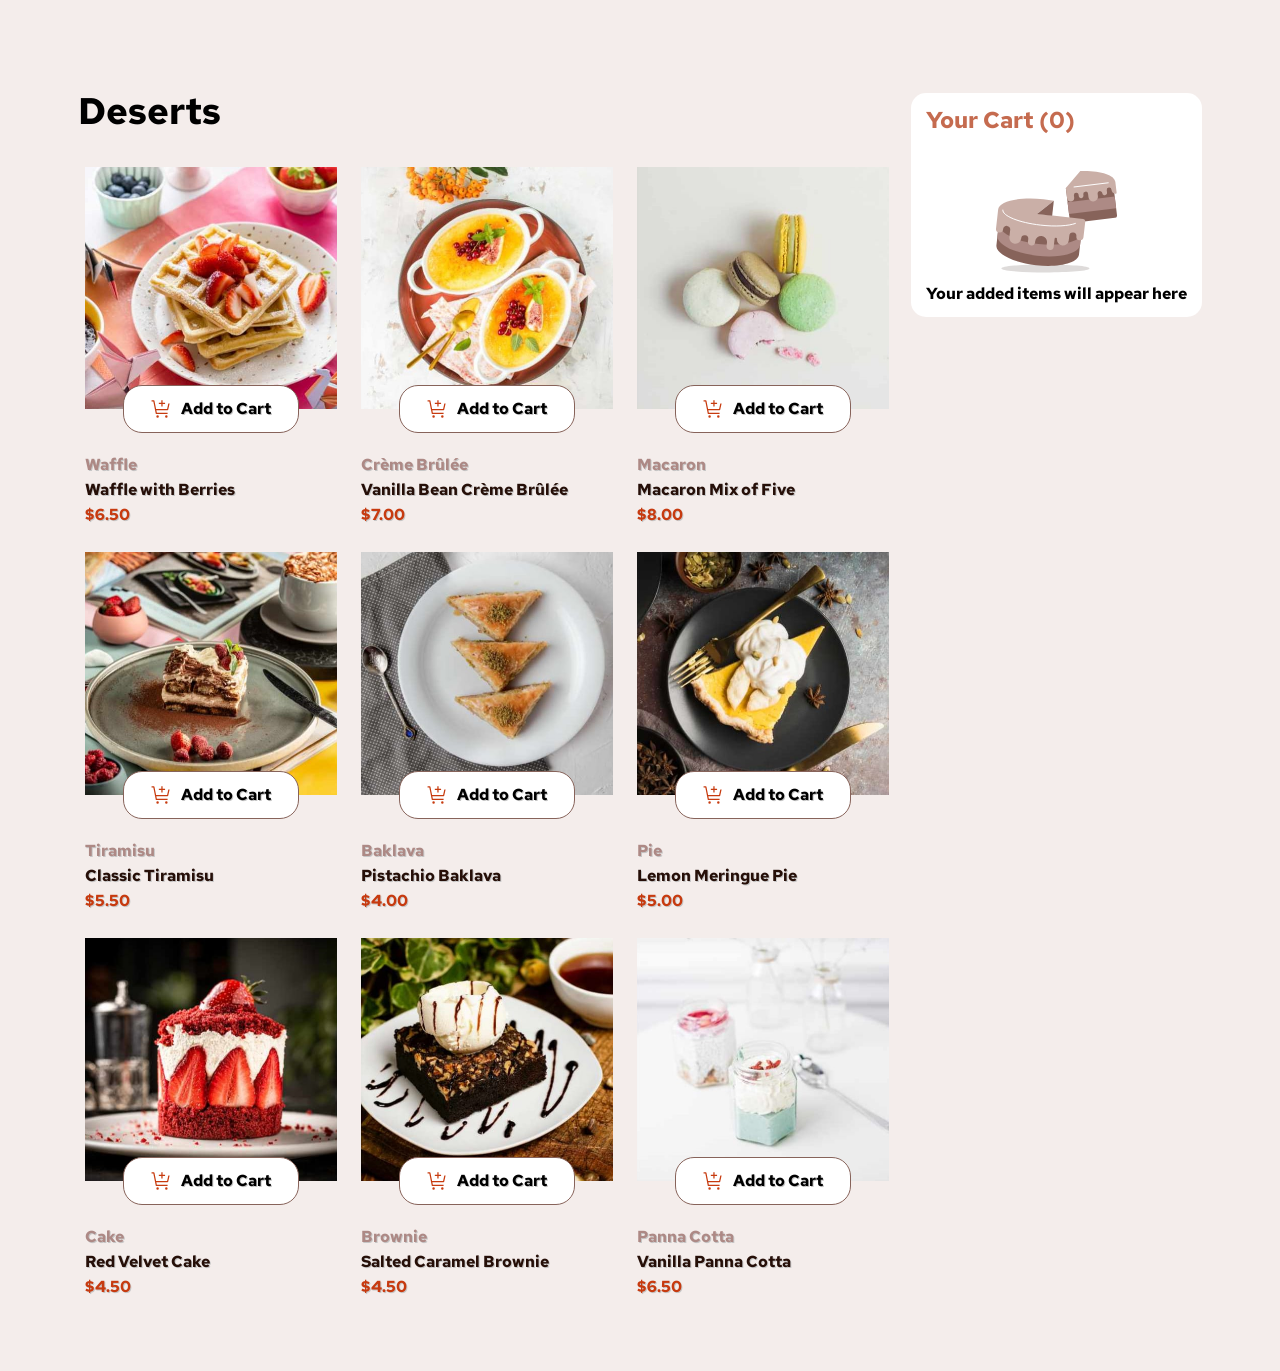
==== index.html @ ba3f94d0 "Update index.html" ====
<!DOCTYPE html>
<html lang="en">
<head>
  <meta charset="UTF-8">
  <meta name="viewport" content="width=device-width, initial-scale=1.0"> <!-- displays site properly based on user's device -->
  <link rel="icon" type="image/png" sizes="32x32" href="./assets/images/favicon-32x32.png">
  <link rel="stylesheet" href="css/style.css">
  <title>Frontend Mentor | Product list with cart</title>
</head>
<body>
  <div class="wrapper in-process">
    <div class="loading active">
     <div class="loading__container">
        <div class="loading__shape">
          <img src="./assets//images/Combined Shape.svg" alt="">
        </div>
        <p class="loading__title">Loading<span>...</span></p>
     </div>
    </div>
    <div class="container">
          <section class="deserts">
            <h1 class="deserts__title">Deserts</h1>
            <section class="deserts__options options">
              <article class="options__option option">
                <div class="option__image">
                  <img src="/assets/images/image-waffle-desktop.jpg" alt="">
                </div>
                <a  class="option__add-to-cart add-to-cart">
                  <div class="add-to-cart__icon">
                    <img src="/assets/images/icon-add-to-cart.svg" alt="Add to cart">
                  </div>
                  <p class="add-to-cart__text">Add to Cart</p>
                    <div class="add-to-cart__change">
                      <span class="add-to-cart__minus">-</span>
                      <span class="add-to-cart__quantity"></span>
                      <span class="add-to-cart__plus">+</span>
                    </div>
                </a>
                <p class="option__kind">Waffle</p>
                <p class="option__title">Waffle with Berries</p>
                <p class="option__price">$8.50</p>
              </article>
              <article class="options__option option">
                <div class="option__image">
                  <img src="/assets/images/image-waffle-desktop.jpg" alt="">
                </div>
                <a  class="option__add-to-cart add-to-cart">
                  <div class="add-to-cart__icon">
                    <img src="/assets/images/icon-add-to-cart.svg" alt="Add to cart">
                  </div>
                  <p class="add-to-cart__text">Add to Cart</p>
                  <div class="add-to-cart__change">
                    <span class="add-to-cart__minus">-</span>
                    <span class="add-to-cart__quantity"></span>
                    <span class="add-to-cart__plus">+</span>
                  </div>
                </a>
                <p class="option__kind">Waffle</p>
                <p class="option__title">Waffle with Berries</p>
                <p class="option__price">$8.50</p>
              </article>
              <article class="options__option option">
                <div class="option__image">
                  <img src="/assets/images/image-waffle-desktop.jpg" alt="">
                </div>
                <a  class="option__add-to-cart add-to-cart">
                  <div class="add-to-cart__icon">
                    <img src="/assets/images/icon-add-to-cart.svg" alt="Add to cart">
                  </div>
                  <p class="add-to-cart__text">Add to Cart</p>
                  <div class="add-to-cart__change">
                    <span class="add-to-cart__minus">-</span>
                    <span class="add-to-cart__quantity"></span>
                    <span class="add-to-cart__plus">+</span>
                  </div>
                </a>
                <p class="option__kind">Waffle</p>
                <p class="option__title">Waffle with Berries</p>
                <p class="option__price">$8.50</p>
              </article>
              <article class="options__option option">
                <div class="option__image">
                  <img src="/assets/images/image-waffle-desktop.jpg" alt="">
                </div>
                <a  class="option__add-to-cart add-to-cart">
                  <div class="add-to-cart__icon">
                    <img src="/assets/images/icon-add-to-cart.svg" alt="Add to cart">
                  </div>
                  <p class="add-to-cart__text">Add to Cart</p>
                  <div class="add-to-cart__change">
                    <span class="add-to-cart__minus">-</span>
                    <span class="add-to-cart__quantity"></span>
                    <span class="add-to-cart__plus">+</span>
                  </div>
                </a>
                <p class="option__kind">Waffle</p>
                <p class="option__title">Waffle with Berries</p>
                <p class="option__price">$8.50</p>
              </article>
              <article class="options__option option">
                <div class="option__image">
                  <img src="/assets/images/image-waffle-desktop.jpg" alt="">
                </div>
                <a  class="option__add-to-cart add-to-cart">
                  <div class="add-to-cart__icon">
                    <img src="/assets/images/icon-add-to-cart.svg" alt="Add to cart">
                  </div>
                  <p class="add-to-cart__text">Add to Cart</p>
                  <div class="add-to-cart__change">
                    <span class="add-to-cart__minus">-</span>
                    <span class="add-to-cart__quantity"></span>
                    <span class="add-to-cart__plus">+</span>
                  </div>
                </a>
                <p class="option__kind">Waffle</p>
                <p class="option__title">Waffle with Berries</p>
                <p class="option__price">$8.50</p>
              </article>
              <article class="options__option option">
                <div class="option__image">
                  <img src="/assets/images/image-waffle-desktop.jpg" alt="">
                </div>
                <a  class="option__add-to-cart add-to-cart">
                  <div class="add-to-cart__icon">
                    <img src="/assets/images/icon-add-to-cart.svg" alt="Add to cart">
                  </div>
                  <p class="add-to-cart__text">Add to Cart</p>
                  <div class="add-to-cart__change">
                    <span class="add-to-cart__minus">-</span>
                    <span class="add-to-cart__quantity"></span>
                    <span class="add-to-cart__plus">+</span>
                  </div>
                </a>
                <p class="option__kind">Waffle</p>
                <p class="option__title">Waffle with Berries</p>
                <p class="option__price">$8.50</p>
              </article>
              <article class="options__option option">
                <div class="option__image">
                  <img src="/assets/images/image-waffle-desktop.jpg" alt="">
                </div>
                <a  class="option__add-to-cart add-to-cart">
                  <div class="add-to-cart__icon">
                    <img src="/assets/images/icon-add-to-cart.svg" alt="Add to cart">
                  </div>
                  <p class="add-to-cart__text">Add to Cart</p>
                  <div class="add-to-cart__change">
                    <span class="add-to-cart__minus">-</span>
                    <span class="add-to-cart__quantity"></span>
                    <span class="add-to-cart__plus">+</span>
                  </div>
                </a>
                <p class="option__kind">Waffle</p>
                <p class="option__title">Waffle with Berries</p>
                <p class="option__price">$8.50</p>
              </article>
              <article class="options__option option">
                <div class="option__image">
                  <img src="/assets/images/image-waffle-desktop.jpg" alt="">
                </div>
                <a  class="option__add-to-cart add-to-cart">
                  <div class="add-to-cart__icon">
                    <img src="/assets/images/icon-add-to-cart.svg" alt="Add to cart">
                  </div>
                  <p class="add-to-cart__text">Add to Cart</p>
                  <div class="add-to-cart__change">
                    <span class="add-to-cart__minus">-</span>
                    <span class="add-to-cart__quantity"></span>
                    <span class="add-to-cart__plus">+</span>
                  </div>
                </a>
                <p class="option__kind">Waffle</p>
                <p class="option__title">Waffle with Berries</p>
                <p class="option__price">$8.50</p>
              </article>
              <article class="options__option option">
                <div class="option__image">
                  <img src="/assets/images/image-waffle-desktop.jpg" alt="">
                </div>
                <a class="option__add-to-cart add-to-cart">
                  <div class="add-to-cart__icon">
                    <img src="/assets/images/icon-add-to-cart.svg" alt="Add to cart">
                  </div>
                  <p class="add-to-cart__text">Add to Cart</p>
                  <div class="add-to-cart__change">
                    <span class="add-to-cart__minus">-</span>
                    <span class="add-to-cart__quantity"></span>
                    <span class="add-to-cart__plus">+</span>
                  </div>
                </a>
                <p class="option__kind">Waffle</p>
                <p class="option__title">Waffle with Berries</p>
                <p class="option__price">$8.50</p>
              </article>
            </section>
          </section>
          <section class="cart">
          <div class="cart__container">
              <h3 class="cart__title">Your Cart (<span>0</span>)</h3>
              <div class="cart__empty-cart empty-cart active">
                <div class="empty-cart__image">
                  <img src="/assets/images/illustration-empty-cart.svg" alt="empty cart">
                </div>
                <div class="empty-cart__text">
                  <p>Your added items will appear here</p>
                </div>
              </div>            
              <div class="cart__orders orders">
                  <!-- <article class="orders__order order">
                    <div class="order__description">
                        <p class="order__title">Classic Tiramisu</p>
                        <div class="order__info info">
                          <p class="info__quantity">1x</p>
                          <div class="info__prices">
                            <p class="info__single-price">
                              @$<span>5.50</span>
                            </p>
                            <p class="info__price">$5.50</p>
                          </div>
                        </div>
                    </div>
                    <a href="#" class="order__remove">
                      <img src="/assets/images/icon-remove-item.svg" alt="remove item">
                    </a>
                  </article>
                  <article class="orders__order order">
                    <div class="order__description">
                        <p class="order__title">Vanilla Bean Creme Brulle</p>
                        <div class="order__info info">
                          <p class="info__quantity">4x</p>
                          <div class="info__prices">
                            <p class="info__single-price">
                              @$<span>7.00</span>
                            </p>                            
                            <p class="info__price">$28.00</p>
                          </div>
                        </div>
                    </div>
                    <a href="#" class="order__remove">
                      <img src="/assets/images/icon-remove-item.svg" alt="remove item">
                    </a>
                  </article>
                  <article class="orders__order order">
                    <div class="order__description">
                        <p class="order__title">Vanilla Bean Creme Brulle</p>
                        <div class="order__info info">
                          <p class="info__quantity">1x</p>
                          <div class="info__prices">
                            <p class="info__single-price">
                              @$<span>13.00</span>
                            </p>                            <p class="info__price">$13.00</p>
                          </div>
                        </div>
                    </div>
                    <a href="#" class="order__remove">
                      <img src="/assets/images/icon-remove-item.svg" alt="remove item">
                    </a>
                  </article> -->
              </div>
              <div class="cart__total total">
                <p class="total__title">Order Total</p>
                <p class="total__price">$46.50</p>
              </div>
              <div class="cart__reminder reminder">
                <div class="reminder__icon">
                  <img src="/assets/images/icon-carbon-neutral.svg" alt="Carbon neutral">
                </div>
                <div class="reminder__text">
                  <p>This is a <strong>carbon-neutral</strong> delivery</p>
                </div>
              </div>
              <a class="cart__confirm-order confirm-order-btn">Confirm order</a>
          </div>
          </section>
          <dialog class="confirmed-order">
            <div class="confirmed-order__container">
              <div class="confirmed-order__check-mark">
                <img src="/assets/images/icon-order-confirmed.svg" alt="a check mark">
              </div>
              <div class="confirmed-order__body">
                    <p class="confirmed-order__title">Order Confirmed</p>
                    <p class="confirmed-order__text">We hope you enjoy your food!</p>
              </div>
              <div class="confirmed-order__orders orders-confirmed">
                <div class="orders-confirmed__total-block">
                  <p class="orders-confirmed__total-title">Order Total</p>
                  <p class="orders-confirmed__total-price">$ <span>46.50</span></p>
                </div>
              </div>
              <a class="confirmed-order__start-new-order confirm-order-btn">Start New Order</a>
            </div>
          </dialog>
    </div>
    </div>
    <!-- <div class="attribution">
      Challenge by <a href="https://www.frontendmentor.io?ref=challenge">Frontend Mentor</a>. 
      Coded by <a href="#">Zhendrey</a>.
    </div> -->
  </div>
  <script type="module" src="js/script.js"></script>
</body>
</html>
---- css/style.css ----
@import url(/css/reset.css);@-webkit-keyframes appear{0%{opacity:0;display:none}to{opacity:1;display:block}}@keyframes appear{0%{opacity:0;display:none}to{opacity:1;display:block}}@-webkit-keyframes vahish{0%{opacity:1;display:block}to{opacity:0;display:none}}@keyframes vahish{0%{opacity:1;display:block}to{opacity:0;display:none}}.spoilers__container{display:-webkit-box;display:-ms-flexbox;display:flex;-webkit-box-orient:vertical;-webkit-box-direction:normal;-ms-flex-direction:column;flex-direction:column;gap:1.5625rem}.item-spoiler{display:-webkit-inline-box;display:-ms-inline-flexbox;display:inline-flex;-webkit-box-orient:vertical;-webkit-box-direction:normal;-ms-flex-direction:column;flex-direction:column;position:relative;max-width:-webkit-fit-content;max-width:-moz-fit-content;max-width:fit-content;padding-left:25px}.item-spoiler>:nth-child(2n){background-color:gainsboro}.item-spoiler__invisible-content,.item-spoiler__visible{border:1px solid #000000}.item-spoiler__button{padding:5px;background-color:grey;display:inline-block;cursor:pointer}.item-spoiler__button:hover{text-decoration:underline;color:#FFFFFF}.item-spoiler__invisible-content,.item-spoiler__title{display:inline-block;padding:3px}.item-spoiler__invisible-content{opacity:0;-webkit-transform:translateY(0%);transform:translateY(0%);-webkit-transition:all 0.3s ease 0s;transition:all 0.3s ease 0s}.item-spoiler__invisible-content.active{opacity:1;-webkit-transform:translateY(-25%);transform:translateY(-25%)}.container__reset{padding:0;margin:none}.not-active{display:none}body{background-color:#f4edeb}.container{display:-webkit-box;display:-ms-flexbox;display:flex;-ms-flex-wrap:wrap;flex-wrap:wrap;-webkit-box-pack:center;-ms-flex-pack:center;justify-content:center;-ms-flex-item-align:center;-ms-grid-row-align:center;align-self:center;padding:5.8125rem 0.9375rem 4.3125rem;gap:15px;max-width:76.875rem}.wrapper{display:-webkit-box;display:-ms-flexbox;display:flex;-webkit-box-orient:vertical;-webkit-box-direction:normal;-ms-flex-direction:column;flex-direction:column;min-height:100%;overflow:hidden;position:relative}.loading{position:absolute;left:0;top:0;width:100%;height:100%;background-color:#FFFFFF;z-index:5;-webkit-animation:fade-out 1s ease-in 0s forwards;animation:fade-out 1s ease-in 0s forwards}.loading__container{height:100vh;display:-webkit-box;display:-ms-flexbox;display:flex;-webkit-box-pack:center;-ms-flex-pack:center;justify-content:center;-webkit-box-align:center;-ms-flex-align:center;align-items:center;-webkit-box-orient:vertical;-webkit-box-direction:normal;-ms-flex-direction:column;flex-direction:column;gap:15px}.loading.active{display:block;opacity:1;visibility:visible}.loading__shape{width:90px;-ms-flex-preferred-size:90px;flex-basis:90px;border-radius:25px;-webkit-animation:rotateCube 7s ease infinite forwards;animation:rotateCube 7s ease infinite forwards}.loading__shape img{width:100%;height:100%}.loading__title{font-size:1.5rem;text-align:center;line-height:1.3}.loading__title__span{font-style:italic;text-decoration:underline}@-webkit-keyframes rotateCube{0%{-webkit-transform:rotate(0deg);transform:rotate(0deg)}to{-webkit-transform:rotate(360deg);transform:rotate(360deg)}}@keyframes rotateCube{0%{-webkit-transform:rotate(0deg);transform:rotate(0deg)}to{-webkit-transform:rotate(360deg);transform:rotate(360deg)}}.deserts__title{font-size:2.3rem;margin:0 0 0.81521739em 0;font-weight:700}.deserts__options{display:-ms-grid;display:grid;-ms-grid-columns:minmax(16.625rem,1fr) 10px minmax(16.625rem,1fr) 10px minmax(16.625rem,1fr);grid-template-columns:repeat(3,minmax(16.625rem,1fr));-webkit-column-gap:10px;-moz-column-gap:10px;column-gap:10px;row-gap:15px}@media (600px < width < 900px){.deserts__options{-ms-grid-columns:(minmax(16.625rem,1fr))[2];grid-template-columns:repeat(2,minmax(16.625rem,1fr))}}@media (width < 600px){.deserts__options{grid-template-columns:repeat(auto-fit,minmax(16.625rem,1fr))}}.options__option{padding:0.4375rem;font-weight:700}.option{display:-webkit-box;display:-ms-flexbox;display:flex;-webkit-box-orient:vertical;-webkit-box-direction:normal;-ms-flex-direction:column;flex-direction:column;-webkit-box-align:start;-ms-flex-align:start;align-items:flex-start;font-weight:700}bor .option.active{border:2px solid #C56B4F;border-radius:5px}.option p:hover{text-decoration:underline}.option:not(.option__image){text-shadow:1px 1px 0px #c6c6c6}.option__image{-ms-flex-item-align:stretch;-ms-grid-row-align:stretch;align-self:stretch;position:relative;padding-top:96.3%}.option__image img{position:absolute;left:0;top:0;width:100%;height:100%;-o-object-fit:cover;object-fit:cover}.option__add-to-cart{-ms-flex-item-align:center;-ms-grid-row-align:center;align-self:center;cursor:pointer;border-radius:19px;padding:0.8125rem 1.6875rem;border:1px solid #87635a;-webkit-transform:translate(0,-50%);transform:translate(0,-50%);background-color:#FFFFFF;gap:9px;-webkit-transition:all 0.5s ease 0s;transition:all 0.5s ease 0s}.option__add-to-cart:hover{-webkit-transform:translate(0,-50%) scale(1.05);transform:translate(0,-50%) scale(1.05)}.option__add-to-cart .add-to-cart__change{display:none}.option__add-to-cart.active{background-color:#C56B4F}.option__add-to-cart.active .add-to-cart__icon,.option__add-to-cart.active .add-to-cart__text{display:none}.option__add-to-cart.active .add-to-cart__change{display:-webkit-box;display:-ms-flexbox;display:flex;-webkit-box-pack:justify;-ms-flex-pack:justify;justify-content:space-between;width:139px;transition-behavior:allow-discrete;color:#FFFFFF;font-weight:400;text-shadow:none}.option__add-to-cart.active .add-to-cart__change .add-to-cart__minus,.option__add-to-cart.active .add-to-cart__change .add-to-cart__plus{display:-webkit-box;display:-ms-flexbox;display:flex;-webkit-box-pack:center;-ms-flex-pack:center;justify-content:center;-webkit-box-align:center;-ms-flex-align:center;align-items:center;width:18px;height:18px;border:1px solid #ffffff;border-radius:50%;-webkit-transition:all 0.3s ease 0s;transition:all 0.3s ease 0s}.option__add-to-cart.active .add-to-cart__change .add-to-cart__minus:hover,.option__add-to-cart.active .add-to-cart__change .add-to-cart__plus:hover{background-color:#FFFFFF;color:#C56B4F}.option__kind{color:#ad8985;margin:0 0 0.5625rem 0}.option__title{color:#260f08;margin:0 0 0.5625rem 0}.option__price{color:hsl(14,86%,42%)}.add-to-cart{display:-webkit-box;display:-ms-flexbox;display:flex;-webkit-box-pack:justify;-ms-flex-pack:justify;justify-content:space-between;-webkit-box-align:center;-ms-flex-align:center;align-items:center;position:relative;z-index:2}.add-to-cart__minus:hover,.add-to-cart__plus:hover{-webkit-transform:scale(1.2);transform:scale(1.2)}.cart{position:relative;-ms-flex-item-align:start;align-self:flex-start;font-weight:700;background-color:#FFFFFF;border-radius:15px}.cart__container{display:-webkit-box;display:-ms-flexbox;display:flex;-webkit-box-orient:vertical;-webkit-box-direction:normal;-ms-flex-direction:column;flex-direction:column;padding:0.9375rem}.cart h3:hover,.cart p:hover,.cart__confirm-order:hover{text-decoration:underline}.cart__confirm-order:hover{cursor:pointer}.cart__empty-cart{-webkit-box-align:center;-ms-flex-align:center;align-items:center}.cart .info__quantity,.cart__title{color:#C56B4F}.cart__title{font-size:1.45rem;margin:0 0 1.6563rem 0}.cart__orders{-webkit-box-orient:vertical;-webkit-box-direction:normal;-ms-flex-direction:column;flex-direction:column;gap:20px;margin:0 0 1.8125rem 0}.cart__orders.active{display:-webkit-box;display:-ms-flexbox;display:flex}.cart__total{-webkit-box-pack:justify;-ms-flex-pack:justify;justify-content:space-between;-webkit-box-align:center;-ms-flex-align:center;align-items:center;margin:0 0 2.125rem 0}.cart__total.active{display:-webkit-box;display:-ms-flexbox;display:flex}.cart__reminder{background-color:#FBF7F4;border-radius:4px;gap:9px;padding:18px 52px;margin:0 0 17px 0;-webkit-box-align:center;-ms-flex-align:center;align-items:center}.cart__reminder.active{display:-webkit-box;display:-ms-flexbox;display:flex}.cart__confirm-order{display:none}.cart__confirm-order.active.confirm-order-btn{display:-webkit-box;display:-ms-flexbox;display:flex;-webkit-box-pack:center;-ms-flex-pack:center;justify-content:center;-webkit-box-align:center;-ms-flex-align:center;align-items:center;background-color:#C56B4F;color:#FFFFFF;border-radius:50px;padding:1rem 0;width:100%;-webkit-transition:all 0.5s ease 0s;transition:all 0.5s ease 0s}.confirm-order-btn:not(.cart__confirm-order){display:-webkit-box;display:-ms-flexbox;display:flex;-webkit-box-pack:center;-ms-flex-pack:center;justify-content:center;-webkit-box-align:center;-ms-flex-align:center;align-items:center;background-color:#C56B4F;color:#FFFFFF;border-radius:50px;padding:1rem 0;width:100%;-webkit-transition:all 0.5s ease 0s;transition:all 0.5s ease 0s}.confirm-order-btn:not(.cart__confirm-order):hover{-webkit-transform:scale(1.05);transform:scale(1.05);text-decoration:underline}.empty-cart{display:none;-webkit-box-orient:vertical;-webkit-box-direction:normal;-ms-flex-direction:column;flex-direction:column}.empty-cart.active{display:-webkit-box;display:-ms-flexbox;display:flex}.orders{display:none}.orders.active{display:-webkit-box;display:-ms-flexbox;display:flex}.orders__order{-webkit-box-pack:justify;-ms-flex-pack:justify;justify-content:space-between;-webkit-box-align:center;-ms-flex-align:center;align-items:center}.order{position:relative;display:-webkit-box;display:-ms-flexbox;display:flex;padding:0 0 18px 0}.order__title{font-size:0.725rem;color:#726A67}.order__description{display:-webkit-box;display:-ms-flexbox;display:flex;-webkit-box-orient:vertical;-webkit-box-direction:normal;-ms-flex-direction:column;flex-direction:column;-webkit-box-align:start;-ms-flex-align:start;align-items:flex-start;gap:13px}.order__info{-webkit-box-pack:justify;-ms-flex-pack:justify;justify-content:space-between;-webkit-box-align:center;-ms-flex-align:center;align-items:center;row-gap:15px}.order__remove{border:1px solid #ad8985;border-radius:50%;width:1.125rem;height:1.125rem;display:-webkit-box;display:-ms-flexbox;display:flex;-webkit-box-pack:center;-ms-flex-pack:center;justify-content:center;-webkit-box-align:center;-ms-flex-align:center;align-items:center;-webkit-transition:all 0.5s ease 0s;transition:all 0.5s ease 0s}.order__remove:hover{-webkit-transform:scale(1.15);transform:scale(1.15);background-color:#ad8985;stroke:#FFFFFF}.order:after{content:"";position:absolute;left:0;bottom:0;width:100%;height:1px;background-color:#f4edeb}.info{display:-webkit-box;display:-ms-flexbox;display:flex}.info__quantity{font-size:0.8438rem;margin:0 0.9375rem 0 0}.info__prices{color:#B2A8A6}.info__price,.info__single-price{display:inline-block}.info__single-price{font-size:0.75rem;margin:0 0.4167em 0 0}.info__price{font-size:0.7rem}.total{display:none}.total.active{display:-webkit-box;display:-ms-flexbox;display:flex}.total__title{font-size:0.7625rem}.total__price{font-size:1.35rem}.reminder{display:none}.reminder.active{display:-webkit-box;display:-ms-flexbox;display:flex}.reminder__text{font-size:0.825rem}@-webkit-keyframes fade-in{0%{opacity:0;visibility:hidden}to{opacity:1;visibility:visible}}@keyframes fade-in{0%{opacity:0;visibility:hidden}to{opacity:1;visibility:visible}}@-webkit-keyframes fade-out{0%{opacity:1;visibility:visible}to{opacity:0;visibility:hidden}}@keyframes fade-out{0%{opacity:1;visibility:visible}to{opacity:0;visibility:hidden}}.confirmed-order{border-radius:25px;position:relative;z-index:5;left:50%;top:50%;-webkit-transform:translate(-50%,-50%);transform:translate(-50%,-50%);background-color:white;width:500px;display:none;opacity:0;-webkit-animation:fade-out 1s ease 0.3s forwards;animation:fade-out 1s ease 0.3s forwards}.confirmed-order p:hover{text-decoration:underline}.confirmed-order::-ms-backdrop{background-color:rgba(0,0,0,0.3411764706)}.confirmed-order::backdrop{background-color:rgba(0,0,0,0.3411764706)}.confirmed-order.active{display:block;-webkit-animation:fade-in 1s ease 0.1s forwards;animation:fade-in 1s ease 0.1s forwards}.confirmed-order__container{display:-webkit-box;display:-ms-flexbox;display:flex;-webkit-box-orient:vertical;-webkit-box-direction:normal;-ms-flex-direction:column;flex-direction:column;padding:1.8rem}.confirmed-order__check-mark{margin:0 0 1.3rem 0;width:50px;height:50px}.confirmed-order__check-mark img{width:100%;height:100%}.confirmed-order__body{margin:0 0 1.3rem 0}.confirmed-order__title{font-size:2.25rem;margin:0 0 0.325em 0;font-weight:700}.confirmed-order__orders{background-color:#fcf9f7;padding:1.25rem;margin:0 0 1.3rem 0}.confirmed-order__start-new-order{cursor:pointer}.orders-confirmed{max-height:400px;overflow:auto}.orders-confirmed__item{display:-webkit-box;display:-ms-flexbox;display:flex;-webkit-box-pack:justify;-ms-flex-pack:justify;justify-content:space-between;-webkit-box-align:center;-ms-flex-align:center;align-items:center;margin:0 0 1.3rem 0;padding:0 0 1.3rem 0}.orders-confirmed__total-block{display:-webkit-box;display:-ms-flexbox;display:flex;-webkit-box-pack:justify;-ms-flex-pack:justify;justify-content:space-between;-webkit-box-align:center;-ms-flex-align:center;align-items:center}.orders-confirmed__total-price{font-size:1.25rem;font-weight:700}.orders-item{position:relative;container:orders-item/inline-size}.orders-item:after{content:"";position:absolute;left:0;bottom:0;width:100%;height:1px;background-color:#f4edeb}.orders-item__information{display:-webkit-box;display:-ms-flexbox;display:flex;gap:20px;-webkit-box-align:center;-ms-flex-align:center;align-items:center}@media (max-width:23.125em){.orders-item{-webkit-box-orient:vertical;-webkit-box-direction:normal;-ms-flex-direction:column;flex-direction:column;-webkit-box-align:center;-ms-flex-align:center;align-items:center}}@container orders-item (max-width: 320px){.orders-item .orders-item__information{-webkit-box-orient:vertical;-webkit-box-direction:normal;-ms-flex-direction:column;flex-direction:column;-webkit-box-align:center;-ms-flex-align:center;align-items:center}.orders-item .orders-item__description{text-align:center;line-height:1.23;margin:0 0 1.3rem 0}}@container orders-item (min-width: 320px){.orders-item .orders-item__image{-ms-flex-preferred-size:55px;flex-basis:55px}}.orders-item__image{min-height:55px}.orders-item__image img{width:100%;height:100%}.orders-item__title{font-weight:700}.orders-item__quantity,.orders-item__single-price{display:inline-block;font-size:0.8125rem}.orders-item__quantity{color:#C56B4F;margin:0 0.384em 0 0}.orders-item__total{font-size:1rem}
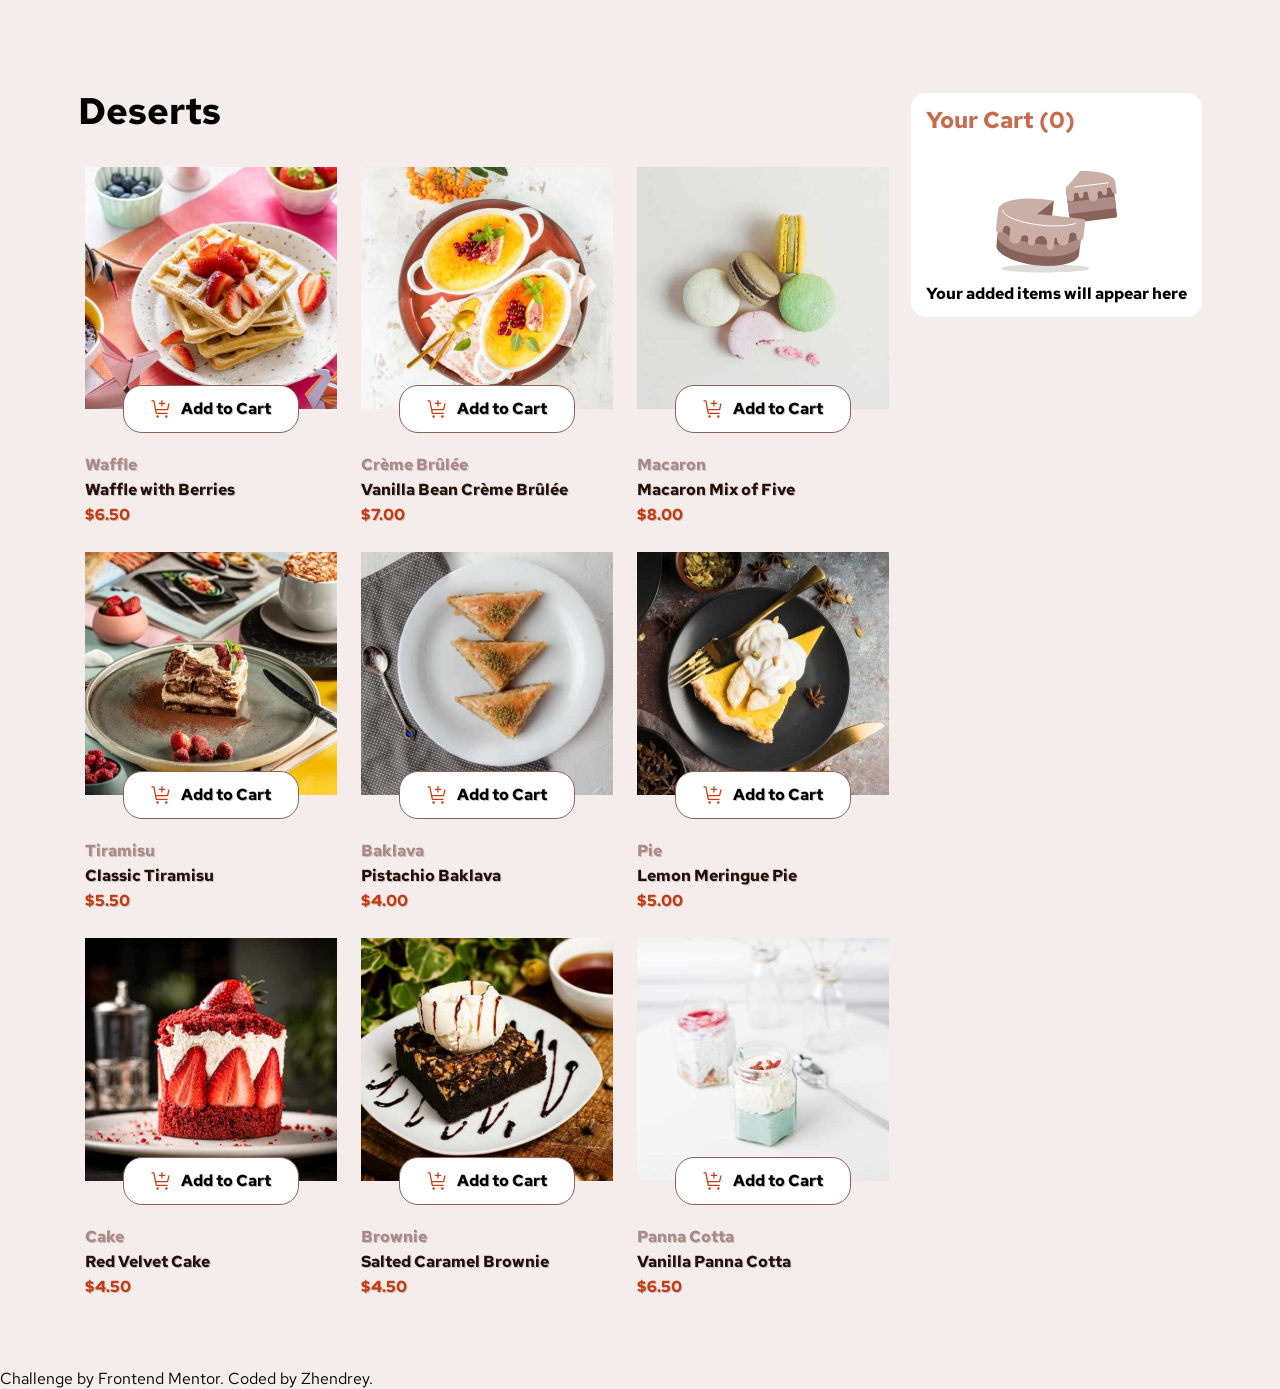
==== commit 51f058b9: "Update index.html" ====
--- a/index.html
+++ b/index.html
@@ -12,7 +12,7 @@
     <div class="loading active">
      <div class="loading__container">
         <div class="loading__shape">
-          <img src="./assets//images/Combined Shape.svg" alt="">
+          <img src="assets//images/Combined Shape.svg" alt="">
         </div>
         <p class="loading__title">Loading<span>...</span></p>
      </div>
@@ -27,7 +27,7 @@
                 </div>
                 <a  class="option__add-to-cart add-to-cart">
                   <div class="add-to-cart__icon">
-                    <img src="/assets/images/icon-add-to-cart.svg" alt="Add to cart">
+                    <img src="assets/images/icon-add-to-cart.svg" alt="Add to cart">
                   </div>
                   <p class="add-to-cart__text">Add to Cart</p>
                     <div class="add-to-cart__change">
@@ -46,121 +46,121 @@
                 </div>
                 <a  class="option__add-to-cart add-to-cart">
                   <div class="add-to-cart__icon">
-                    <img src="/assets/images/icon-add-to-cart.svg" alt="Add to cart">
-                  </div>
-                  <p class="add-to-cart__text">Add to Cart</p>
-                  <div class="add-to-cart__change">
-                    <span class="add-to-cart__minus">-</span>
-                    <span class="add-to-cart__quantity"></span>
-                    <span class="add-to-cart__plus">+</span>
-                  </div>
-                </a>
-                <p class="option__kind">Waffle</p>
-                <p class="option__title">Waffle with Berries</p>
-                <p class="option__price">$8.50</p>
-              </article>
-              <article class="options__option option">
-                <div class="option__image">
-                  <img src="/assets/images/image-waffle-desktop.jpg" alt="">
-                </div>
-                <a  class="option__add-to-cart add-to-cart">
-                  <div class="add-to-cart__icon">
-                    <img src="/assets/images/icon-add-to-cart.svg" alt="Add to cart">
-                  </div>
-                  <p class="add-to-cart__text">Add to Cart</p>
-                  <div class="add-to-cart__change">
-                    <span class="add-to-cart__minus">-</span>
-                    <span class="add-to-cart__quantity"></span>
-                    <span class="add-to-cart__plus">+</span>
-                  </div>
-                </a>
-                <p class="option__kind">Waffle</p>
-                <p class="option__title">Waffle with Berries</p>
-                <p class="option__price">$8.50</p>
-              </article>
-              <article class="options__option option">
-                <div class="option__image">
-                  <img src="/assets/images/image-waffle-desktop.jpg" alt="">
-                </div>
-                <a  class="option__add-to-cart add-to-cart">
-                  <div class="add-to-cart__icon">
-                    <img src="/assets/images/icon-add-to-cart.svg" alt="Add to cart">
-                  </div>
-                  <p class="add-to-cart__text">Add to Cart</p>
-                  <div class="add-to-cart__change">
-                    <span class="add-to-cart__minus">-</span>
-                    <span class="add-to-cart__quantity"></span>
-                    <span class="add-to-cart__plus">+</span>
-                  </div>
-                </a>
-                <p class="option__kind">Waffle</p>
-                <p class="option__title">Waffle with Berries</p>
-                <p class="option__price">$8.50</p>
-              </article>
-              <article class="options__option option">
-                <div class="option__image">
-                  <img src="/assets/images/image-waffle-desktop.jpg" alt="">
-                </div>
-                <a  class="option__add-to-cart add-to-cart">
-                  <div class="add-to-cart__icon">
-                    <img src="/assets/images/icon-add-to-cart.svg" alt="Add to cart">
-                  </div>
-                  <p class="add-to-cart__text">Add to Cart</p>
-                  <div class="add-to-cart__change">
-                    <span class="add-to-cart__minus">-</span>
-                    <span class="add-to-cart__quantity"></span>
-                    <span class="add-to-cart__plus">+</span>
-                  </div>
-                </a>
-                <p class="option__kind">Waffle</p>
-                <p class="option__title">Waffle with Berries</p>
-                <p class="option__price">$8.50</p>
-              </article>
-              <article class="options__option option">
-                <div class="option__image">
-                  <img src="/assets/images/image-waffle-desktop.jpg" alt="">
-                </div>
-                <a  class="option__add-to-cart add-to-cart">
-                  <div class="add-to-cart__icon">
-                    <img src="/assets/images/icon-add-to-cart.svg" alt="Add to cart">
-                  </div>
-                  <p class="add-to-cart__text">Add to Cart</p>
-                  <div class="add-to-cart__change">
-                    <span class="add-to-cart__minus">-</span>
-                    <span class="add-to-cart__quantity"></span>
-                    <span class="add-to-cart__plus">+</span>
-                  </div>
-                </a>
-                <p class="option__kind">Waffle</p>
-                <p class="option__title">Waffle with Berries</p>
-                <p class="option__price">$8.50</p>
-              </article>
-              <article class="options__option option">
-                <div class="option__image">
-                  <img src="/assets/images/image-waffle-desktop.jpg" alt="">
-                </div>
-                <a  class="option__add-to-cart add-to-cart">
-                  <div class="add-to-cart__icon">
-                    <img src="/assets/images/icon-add-to-cart.svg" alt="Add to cart">
-                  </div>
-                  <p class="add-to-cart__text">Add to Cart</p>
-                  <div class="add-to-cart__change">
-                    <span class="add-to-cart__minus">-</span>
-                    <span class="add-to-cart__quantity"></span>
-                    <span class="add-to-cart__plus">+</span>
-                  </div>
-                </a>
-                <p class="option__kind">Waffle</p>
-                <p class="option__title">Waffle with Berries</p>
-                <p class="option__price">$8.50</p>
-              </article>
-              <article class="options__option option">
-                <div class="option__image">
-                  <img src="/assets/images/image-waffle-desktop.jpg" alt="">
-                </div>
-                <a  class="option__add-to-cart add-to-cart">
-                  <div class="add-to-cart__icon">
-                    <img src="/assets/images/icon-add-to-cart.svg" alt="Add to cart">
+                    <img src="assets/images/icon-add-to-cart.svg" alt="Add to cart">
+                  </div>
+                  <p class="add-to-cart__text">Add to Cart</p>
+                  <div class="add-to-cart__change">
+                    <span class="add-to-cart__minus">-</span>
+                    <span class="add-to-cart__quantity"></span>
+                    <span class="add-to-cart__plus">+</span>
+                  </div>
+                </a>
+                <p class="option__kind">Waffle</p>
+                <p class="option__title">Waffle with Berries</p>
+                <p class="option__price">$8.50</p>
+              </article>
+              <article class="options__option option">
+                <div class="option__image">
+                  <img src="/assets/images/image-waffle-desktop.jpg" alt="">
+                </div>
+                <a  class="option__add-to-cart add-to-cart">
+                  <div class="add-to-cart__icon">
+                    <img src="assets/images/icon-add-to-cart.svg" alt="Add to cart">
+                  </div>
+                  <p class="add-to-cart__text">Add to Cart</p>
+                  <div class="add-to-cart__change">
+                    <span class="add-to-cart__minus">-</span>
+                    <span class="add-to-cart__quantity"></span>
+                    <span class="add-to-cart__plus">+</span>
+                  </div>
+                </a>
+                <p class="option__kind">Waffle</p>
+                <p class="option__title">Waffle with Berries</p>
+                <p class="option__price">$8.50</p>
+              </article>
+              <article class="options__option option">
+                <div class="option__image">
+                  <img src="/assets/images/image-waffle-desktop.jpg" alt="">
+                </div>
+                <a  class="option__add-to-cart add-to-cart">
+                  <div class="add-to-cart__icon">
+                    <img src="assets/images/icon-add-to-cart.svg" alt="Add to cart">
+                  </div>
+                  <p class="add-to-cart__text">Add to Cart</p>
+                  <div class="add-to-cart__change">
+                    <span class="add-to-cart__minus">-</span>
+                    <span class="add-to-cart__quantity"></span>
+                    <span class="add-to-cart__plus">+</span>
+                  </div>
+                </a>
+                <p class="option__kind">Waffle</p>
+                <p class="option__title">Waffle with Berries</p>
+                <p class="option__price">$8.50</p>
+              </article>
+              <article class="options__option option">
+                <div class="option__image">
+                  <img src="/assets/images/image-waffle-desktop.jpg" alt="">
+                </div>
+                <a  class="option__add-to-cart add-to-cart">
+                  <div class="add-to-cart__icon">
+                    <img src="assets/images/icon-add-to-cart.svg" alt="Add to cart">
+                  </div>
+                  <p class="add-to-cart__text">Add to Cart</p>
+                  <div class="add-to-cart__change">
+                    <span class="add-to-cart__minus">-</span>
+                    <span class="add-to-cart__quantity"></span>
+                    <span class="add-to-cart__plus">+</span>
+                  </div>
+                </a>
+                <p class="option__kind">Waffle</p>
+                <p class="option__title">Waffle with Berries</p>
+                <p class="option__price">$8.50</p>
+              </article>
+              <article class="options__option option">
+                <div class="option__image">
+                  <img src="/assets/images/image-waffle-desktop.jpg" alt="">
+                </div>
+                <a  class="option__add-to-cart add-to-cart">
+                  <div class="add-to-cart__icon">
+                    <img src="assets/images/icon-add-to-cart.svg" alt="Add to cart">
+                  </div>
+                  <p class="add-to-cart__text">Add to Cart</p>
+                  <div class="add-to-cart__change">
+                    <span class="add-to-cart__minus">-</span>
+                    <span class="add-to-cart__quantity"></span>
+                    <span class="add-to-cart__plus">+</span>
+                  </div>
+                </a>
+                <p class="option__kind">Waffle</p>
+                <p class="option__title">Waffle with Berries</p>
+                <p class="option__price">$8.50</p>
+              </article>
+              <article class="options__option option">
+                <div class="option__image">
+                  <img src="/assets/images/image-waffle-desktop.jpg" alt="">
+                </div>
+                <a  class="option__add-to-cart add-to-cart">
+                  <div class="add-to-cart__icon">
+                    <img src="assets/images/icon-add-to-cart.svg" alt="Add to cart">
+                  </div>
+                  <p class="add-to-cart__text">Add to Cart</p>
+                  <div class="add-to-cart__change">
+                    <span class="add-to-cart__minus">-</span>
+                    <span class="add-to-cart__quantity"></span>
+                    <span class="add-to-cart__plus">+</span>
+                  </div>
+                </a>
+                <p class="option__kind">Waffle</p>
+                <p class="option__title">Waffle with Berries</p>
+                <p class="option__price">$8.50</p>
+              </article>
+              <article class="options__option option">
+                <div class="option__image">
+                  <img src="/assets/images/image-waffle-desktop.jpg" alt="">
+                </div>
+                <a  class="option__add-to-cart add-to-cart">
+                  <div class="add-to-cart__icon">
+                    <img src="assets/images/icon-add-to-cart.svg" alt="Add to cart">
                   </div>
                   <p class="add-to-cart__text">Add to Cart</p>
                   <div class="add-to-cart__change">
@@ -179,7 +179,7 @@
                 </div>
                 <a class="option__add-to-cart add-to-cart">
                   <div class="add-to-cart__icon">
-                    <img src="/assets/images/icon-add-to-cart.svg" alt="Add to cart">
+                    <img src="assets/images/icon-add-to-cart.svg" alt="Add to cart">
                   </div>
                   <p class="add-to-cart__text">Add to Cart</p>
                   <div class="add-to-cart__change">
@@ -199,63 +199,13 @@
               <h3 class="cart__title">Your Cart (<span>0</span>)</h3>
               <div class="cart__empty-cart empty-cart active">
                 <div class="empty-cart__image">
-                  <img src="/assets/images/illustration-empty-cart.svg" alt="empty cart">
+                  <img src="assets/images/illustration-empty-cart.svg" alt="empty cart">
                 </div>
                 <div class="empty-cart__text">
                   <p>Your added items will appear here</p>
                 </div>
               </div>            
               <div class="cart__orders orders">
-                  <!-- <article class="orders__order order">
-                    <div class="order__description">
-                        <p class="order__title">Classic Tiramisu</p>
-                        <div class="order__info info">
-                          <p class="info__quantity">1x</p>
-                          <div class="info__prices">
-                            <p class="info__single-price">
-                              @$<span>5.50</span>
-                            </p>
-                            <p class="info__price">$5.50</p>
-                          </div>
-                        </div>
-                    </div>
-                    <a href="#" class="order__remove">
-                      <img src="/assets/images/icon-remove-item.svg" alt="remove item">
-                    </a>
-                  </article>
-                  <article class="orders__order order">
-                    <div class="order__description">
-                        <p class="order__title">Vanilla Bean Creme Brulle</p>
-                        <div class="order__info info">
-                          <p class="info__quantity">4x</p>
-                          <div class="info__prices">
-                            <p class="info__single-price">
-                              @$<span>7.00</span>
-                            </p>                            
-                            <p class="info__price">$28.00</p>
-                          </div>
-                        </div>
-                    </div>
-                    <a href="#" class="order__remove">
-                      <img src="/assets/images/icon-remove-item.svg" alt="remove item">
-                    </a>
-                  </article>
-                  <article class="orders__order order">
-                    <div class="order__description">
-                        <p class="order__title">Vanilla Bean Creme Brulle</p>
-                        <div class="order__info info">
-                          <p class="info__quantity">1x</p>
-                          <div class="info__prices">
-                            <p class="info__single-price">
-                              @$<span>13.00</span>
-                            </p>                            <p class="info__price">$13.00</p>
-                          </div>
-                        </div>
-                    </div>
-                    <a href="#" class="order__remove">
-                      <img src="/assets/images/icon-remove-item.svg" alt="remove item">
-                    </a>
-                  </article> -->
               </div>
               <div class="cart__total total">
                 <p class="total__title">Order Total</p>
@@ -263,7 +213,7 @@
               </div>
               <div class="cart__reminder reminder">
                 <div class="reminder__icon">
-                  <img src="/assets/images/icon-carbon-neutral.svg" alt="Carbon neutral">
+                  <img src="assets/images/icon-carbon-neutral.svg" alt="Carbon neutral">
                 </div>
                 <div class="reminder__text">
                   <p>This is a <strong>carbon-neutral</strong> delivery</p>
@@ -275,7 +225,7 @@
           <dialog class="confirmed-order">
             <div class="confirmed-order__container">
               <div class="confirmed-order__check-mark">
-                <img src="/assets/images/icon-order-confirmed.svg" alt="a check mark">
+                <img src="assets/images/icon-order-confirmed.svg" alt="a check mark">
               </div>
               <div class="confirmed-order__body">
                     <p class="confirmed-order__title">Order Confirmed</p>
@@ -292,10 +242,10 @@
           </dialog>
     </div>
     </div>
-    <!-- <div class="attribution">
+    <footer class="attribution">
       Challenge by <a href="https://www.frontendmentor.io?ref=challenge">Frontend Mentor</a>. 
       Coded by <a href="#">Zhendrey</a>.
-    </div> -->
+    </footer>
   </div>
   <script type="module" src="js/script.js"></script>
 </body>
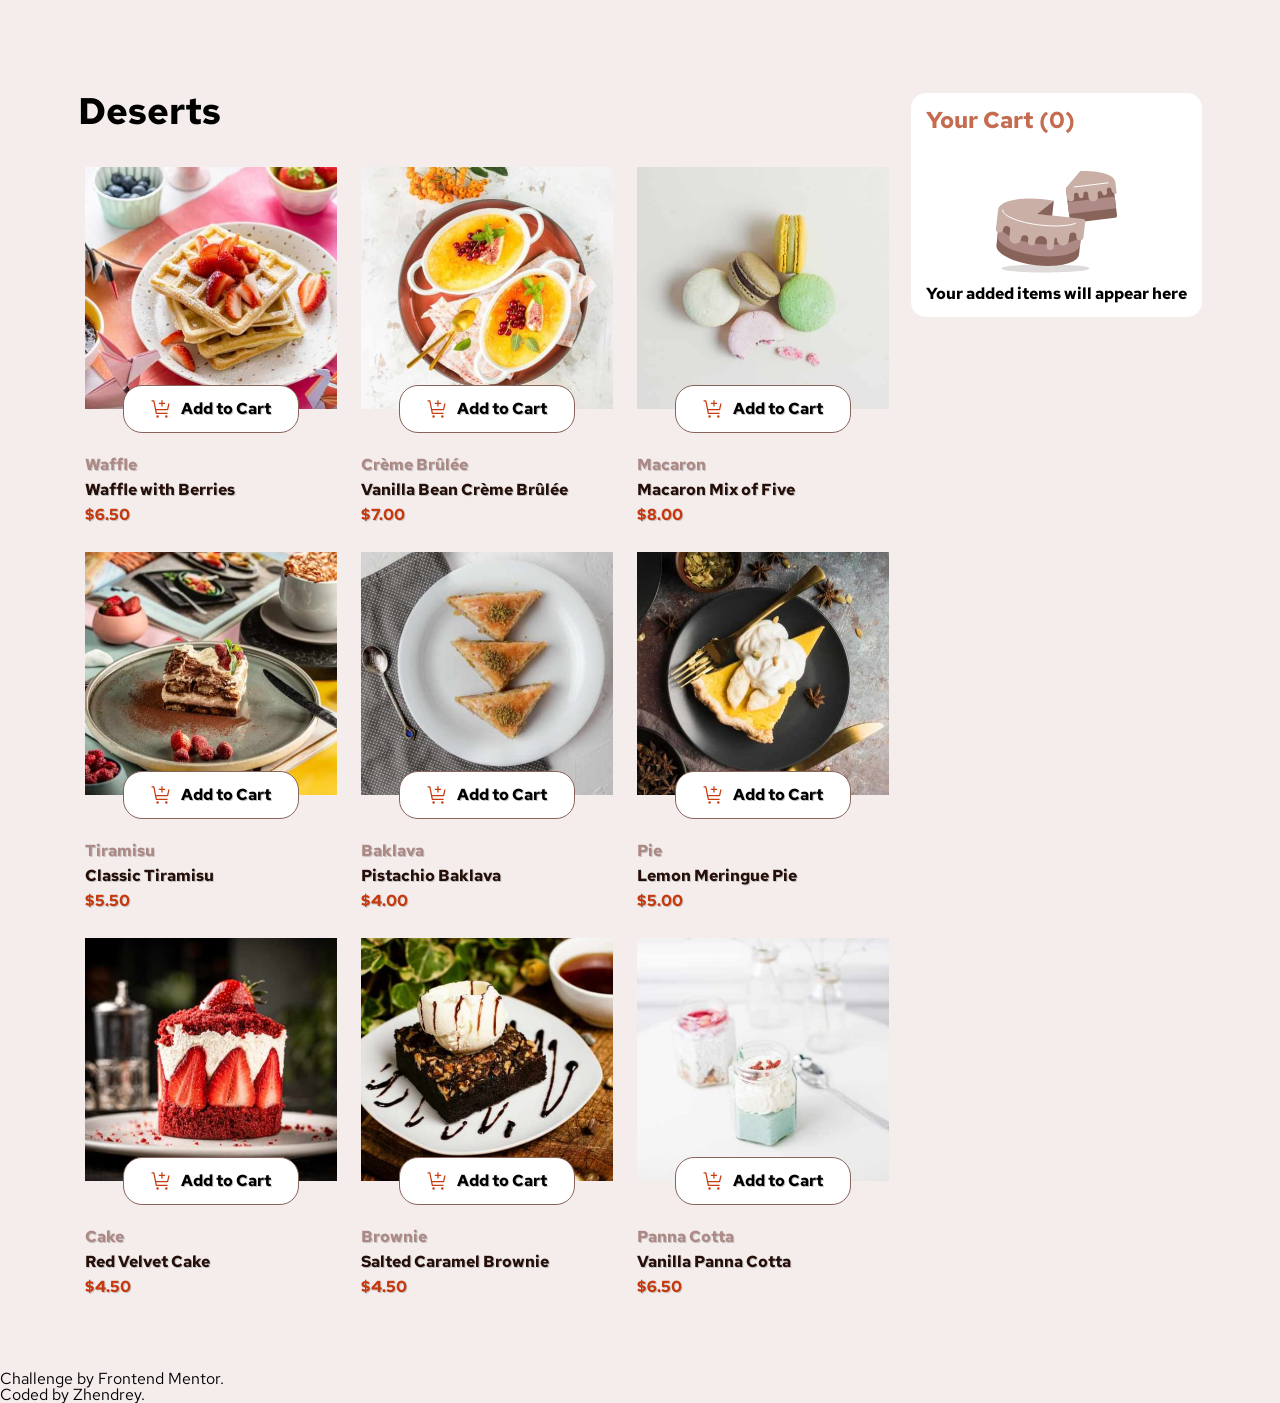
==== commit 6c496509: "Update index.html" ====
--- a/index.html
+++ b/index.html
@@ -9,243 +9,297 @@
 </head>
 <body>
   <div class="wrapper in-process">
-    <div class="loading active">
+        <div class="loading active">
      <div class="loading__container">
         <div class="loading__shape">
-          <img src="assets//images/Combined Shape.svg" alt="">
+          <img src="/assets//images/Combined Shape.svg" alt="">
         </div>
         <p class="loading__title">Loading<span>...</span></p>
      </div>
+        </div>
+        <main class="page container">
+            <section class="deserts">
+              <h1 class="deserts__title">Deserts</h1>
+              <section class="deserts__options options">
+                <article class="options__option option">
+                  <div class="option__image">
+                    <img src="/assets/images/image-waffle-desktop.jpg" alt="">
+                  </div>
+                  <a  class="option__add-to-cart add-to-cart">
+                    <div class="add-to-cart__icon">
+                      <img src="/assets/images/icon-add-to-cart.svg" alt="Add to cart">
+                    </div>
+                    <p class="add-to-cart__text">Add to Cart</p>
+                      <div class="add-to-cart__change">
+                        <span class="add-to-cart__minus">-</span>
+                        <span class="add-to-cart__quantity"></span>
+                        <span class="add-to-cart__plus">+</span>
+                      </div>
+                  </a>
+                  <p class="option__kind">Waffle</p>
+                  <p class="option__title">Waffle with Berries</p>
+                  <p class="option__price">$8.50</p>
+                </article>
+                <article class="options__option option">
+                  <div class="option__image">
+                    <img src="/assets/images/image-waffle-desktop.jpg" alt="">
+                  </div>
+                  <a  class="option__add-to-cart add-to-cart">
+                    <div class="add-to-cart__icon">
+                      <img src="/assets/images/icon-add-to-cart.svg" alt="Add to cart">
+                    </div>
+                    <p class="add-to-cart__text">Add to Cart</p>
+                    <div class="add-to-cart__change">
+                      <span class="add-to-cart__minus">-</span>
+                      <span class="add-to-cart__quantity"></span>
+                      <span class="add-to-cart__plus">+</span>
+                    </div>
+                  </a>
+                  <p class="option__kind">Waffle</p>
+                  <p class="option__title">Waffle with Berries</p>
+                  <p class="option__price">$8.50</p>
+                </article>
+                <article class="options__option option">
+                  <div class="option__image">
+                    <img src="/assets/images/image-waffle-desktop.jpg" alt="">
+                  </div>
+                  <a  class="option__add-to-cart add-to-cart">
+                    <div class="add-to-cart__icon">
+                      <img src="/assets/images/icon-add-to-cart.svg" alt="Add to cart">
+                    </div>
+                    <p class="add-to-cart__text">Add to Cart</p>
+                    <div class="add-to-cart__change">
+                      <span class="add-to-cart__minus">-</span>
+                      <span class="add-to-cart__quantity"></span>
+                      <span class="add-to-cart__plus">+</span>
+                    </div>
+                  </a>
+                  <p class="option__kind">Waffle</p>
+                  <p class="option__title">Waffle with Berries</p>
+                  <p class="option__price">$8.50</p>
+                </article>
+                <article class="options__option option">
+                  <div class="option__image">
+                    <img src="/assets/images/image-waffle-desktop.jpg" alt="">
+                  </div>
+                  <a  class="option__add-to-cart add-to-cart">
+                    <div class="add-to-cart__icon">
+                      <img src="/assets/images/icon-add-to-cart.svg" alt="Add to cart">
+                    </div>
+                    <p class="add-to-cart__text">Add to Cart</p>
+                    <div class="add-to-cart__change">
+                      <span class="add-to-cart__minus">-</span>
+                      <span class="add-to-cart__quantity"></span>
+                      <span class="add-to-cart__plus">+</span>
+                    </div>
+                  </a>
+                  <p class="option__kind">Waffle</p>
+                  <p class="option__title">Waffle with Berries</p>
+                  <p class="option__price">$8.50</p>
+                </article>
+                <article class="options__option option">
+                  <div class="option__image">
+                    <img src="/assets/images/image-waffle-desktop.jpg" alt="">
+                  </div>
+                  <a  class="option__add-to-cart add-to-cart">
+                    <div class="add-to-cart__icon">
+                      <img src="/assets/images/icon-add-to-cart.svg" alt="Add to cart">
+                    </div>
+                    <p class="add-to-cart__text">Add to Cart</p>
+                    <div class="add-to-cart__change">
+                      <span class="add-to-cart__minus">-</span>
+                      <span class="add-to-cart__quantity"></span>
+                      <span class="add-to-cart__plus">+</span>
+                    </div>
+                  </a>
+                  <p class="option__kind">Waffle</p>
+                  <p class="option__title">Waffle with Berries</p>
+                  <p class="option__price">$8.50</p>
+                </article>
+                <article class="options__option option">
+                  <div class="option__image">
+                    <img src="/assets/images/image-waffle-desktop.jpg" alt="">
+                  </div>
+                  <a  class="option__add-to-cart add-to-cart">
+                    <div class="add-to-cart__icon">
+                      <img src="/assets/images/icon-add-to-cart.svg" alt="Add to cart">
+                    </div>
+                    <p class="add-to-cart__text">Add to Cart</p>
+                    <div class="add-to-cart__change">
+                      <span class="add-to-cart__minus">-</span>
+                      <span class="add-to-cart__quantity"></span>
+                      <span class="add-to-cart__plus">+</span>
+                    </div>
+                  </a>
+                  <p class="option__kind">Waffle</p>
+                  <p class="option__title">Waffle with Berries</p>
+                  <p class="option__price">$8.50</p>
+                </article>
+                <article class="options__option option">
+                  <div class="option__image">
+                    <img src="/assets/images/image-waffle-desktop.jpg" alt="">
+                  </div>
+                  <a  class="option__add-to-cart add-to-cart">
+                    <div class="add-to-cart__icon">
+                      <img src="/assets/images/icon-add-to-cart.svg" alt="Add to cart">
+                    </div>
+                    <p class="add-to-cart__text">Add to Cart</p>
+                    <div class="add-to-cart__change">
+                      <span class="add-to-cart__minus">-</span>
+                      <span class="add-to-cart__quantity"></span>
+                      <span class="add-to-cart__plus">+</span>
+                    </div>
+                  </a>
+                  <p class="option__kind">Waffle</p>
+                  <p class="option__title">Waffle with Berries</p>
+                  <p class="option__price">$8.50</p>
+                </article>
+                <article class="options__option option">
+                  <div class="option__image">
+                    <img src="/assets/images/image-waffle-desktop.jpg" alt="">
+                  </div>
+                  <a  class="option__add-to-cart add-to-cart">
+                    <div class="add-to-cart__icon">
+                      <img src="/assets/images/icon-add-to-cart.svg" alt="Add to cart">
+                    </div>
+                    <p class="add-to-cart__text">Add to Cart</p>
+                    <div class="add-to-cart__change">
+                      <span class="add-to-cart__minus">-</span>
+                      <span class="add-to-cart__quantity"></span>
+                      <span class="add-to-cart__plus">+</span>
+                    </div>
+                  </a>
+                  <p class="option__kind">Waffle</p>
+                  <p class="option__title">Waffle with Berries</p>
+                  <p class="option__price">$8.50</p>
+                </article>
+                <article class="options__option option">
+                  <div class="option__image">
+                    <img src="/assets/images/image-waffle-desktop.jpg" alt="">
+                  </div>
+                  <a class="option__add-to-cart add-to-cart">
+                    <div class="add-to-cart__icon">
+                      <img src="/assets/images/icon-add-to-cart.svg" alt="Add to cart">
+                    </div>
+                    <p class="add-to-cart__text">Add to Cart</p>
+                    <div class="add-to-cart__change">
+                      <span class="add-to-cart__minus">-</span>
+                      <span class="add-to-cart__quantity"></span>
+                      <span class="add-to-cart__plus">+</span>
+                    </div>
+                  </a>
+                  <p class="option__kind">Waffle</p>
+                  <p class="option__title">Waffle with Berries</p>
+                  <p class="option__price">$8.50</p>
+                </article>
+              </section>
+            </section>
+            <section class="cart">
+            <div class="cart__container">
+                <h3 class="cart__title">Your Cart (<span>0</span>)</h3>
+                <div class="cart__empty-cart empty-cart active">
+                  <div class="empty-cart__image">
+                    <img src="/assets/images/illustration-empty-cart.svg" alt="empty cart">
+                  </div>
+                  <div class="empty-cart__text">
+                    <p>Your added items will appear here</p>
+                  </div>
+                </div>            
+                <div class="cart__orders orders">
+                    <!-- <article class="orders__order order">
+                      <div class="order__description">
+                          <p class="order__title">Classic Tiramisu</p>
+                          <div class="order__info info">
+                            <p class="info__quantity">1x</p>
+                            <div class="info__prices">
+                              <p class="info__single-price">
+                                @$<span>5.50</span>
+                              </p>
+                              <p class="info__price">$5.50</p>
+                            </div>
+                          </div>
+                      </div>
+                      <a href="#" class="order__remove">
+                        <img src="/assets/images/icon-remove-item.svg" alt="remove item">
+                      </a>
+                    </article>
+                    <article class="orders__order order">
+                      <div class="order__description">
+                          <p class="order__title">Vanilla Bean Creme Brulle</p>
+                          <div class="order__info info">
+                            <p class="info__quantity">4x</p>
+                            <div class="info__prices">
+                              <p class="info__single-price">
+                                @$<span>7.00</span>
+                              </p>                            
+                              <p class="info__price">$28.00</p>
+                            </div>
+                          </div>
+                      </div>
+                      <a href="#" class="order__remove">
+                        <img src="/assets/images/icon-remove-item.svg" alt="remove item">
+                      </a>
+                    </article>
+                    <article class="orders__order order">
+                      <div class="order__description">
+                          <p class="order__title">Vanilla Bean Creme Brulle</p>
+                          <div class="order__info info">
+                            <p class="info__quantity">1x</p>
+                            <div class="info__prices">
+                              <p class="info__single-price">
+                                @$<span>13.00</span>
+                              </p>                            <p class="info__price">$13.00</p>
+                            </div>
+                          </div>
+                      </div>
+                      <a href="#" class="order__remove">
+                        <img src="/assets/images/icon-remove-item.svg" alt="remove item">
+                      </a>
+                    </article> -->
+                </div>
+                <div class="cart__total total">
+                  <p class="total__title">Order Total</p>
+                  <p class="total__price">$46.50</p>
+                </div>
+                <div class="cart__reminder reminder">
+                  <div class="reminder__icon">
+                    <img src="/assets/images/icon-carbon-neutral.svg" alt="Carbon neutral">
+                  </div>
+                  <div class="reminder__text">
+                    <p>This is a <strong>carbon-neutral</strong> delivery</p>
+                  </div>
+                </div>
+                <a class="cart__confirm-order confirm-order-btn">Confirm order</a>
+            </div>
+            </section>
+            <dialog class="confirmed-order">
+              <div class="confirmed-order__container">
+                <div class="confirmed-order__check-mark">
+                  <img src="/assets/images/icon-order-confirmed.svg" alt="a check mark">
+                </div>
+                <div class="confirmed-order__body">
+                      <p class="confirmed-order__title">Order Confirmed</p>
+                      <p class="confirmed-order__text">We hope you enjoy your food!</p>
+                </div>
+                <div class="confirmed-order__orders orders-confirmed">
+                  <div class="orders-confirmed__total-block">
+                    <p class="orders-confirmed__total-title">Order Total</p>
+                    <p class="orders-confirmed__total-price">$ <span>46.50</span></p>
+                  </div>
+                </div>
+                <a class="confirmed-order__start-new-order confirm-order-btn">Start New Order</a>
+              </div>
+            </dialog>
+        </main>
+        <footer class="attribution">
+          <p>
+            Challenge by <a href="https://www.frontendmentor.io?ref=challenge">Frontend Mentor</a>.
+          </p>    
+          <p>
+            Coded by <a href="https://github.com/Zhendrey">Zhendrey</a>.
+          </p>        
+        </footer>
     </div>
-    <div class="container">
-          <section class="deserts">
-            <h1 class="deserts__title">Deserts</h1>
-            <section class="deserts__options options">
-              <article class="options__option option">
-                <div class="option__image">
-                  <img src="/assets/images/image-waffle-desktop.jpg" alt="">
-                </div>
-                <a  class="option__add-to-cart add-to-cart">
-                  <div class="add-to-cart__icon">
-                    <img src="assets/images/icon-add-to-cart.svg" alt="Add to cart">
-                  </div>
-                  <p class="add-to-cart__text">Add to Cart</p>
-                    <div class="add-to-cart__change">
-                      <span class="add-to-cart__minus">-</span>
-                      <span class="add-to-cart__quantity"></span>
-                      <span class="add-to-cart__plus">+</span>
-                    </div>
-                </a>
-                <p class="option__kind">Waffle</p>
-                <p class="option__title">Waffle with Berries</p>
-                <p class="option__price">$8.50</p>
-              </article>
-              <article class="options__option option">
-                <div class="option__image">
-                  <img src="/assets/images/image-waffle-desktop.jpg" alt="">
-                </div>
-                <a  class="option__add-to-cart add-to-cart">
-                  <div class="add-to-cart__icon">
-                    <img src="assets/images/icon-add-to-cart.svg" alt="Add to cart">
-                  </div>
-                  <p class="add-to-cart__text">Add to Cart</p>
-                  <div class="add-to-cart__change">
-                    <span class="add-to-cart__minus">-</span>
-                    <span class="add-to-cart__quantity"></span>
-                    <span class="add-to-cart__plus">+</span>
-                  </div>
-                </a>
-                <p class="option__kind">Waffle</p>
-                <p class="option__title">Waffle with Berries</p>
-                <p class="option__price">$8.50</p>
-              </article>
-              <article class="options__option option">
-                <div class="option__image">
-                  <img src="/assets/images/image-waffle-desktop.jpg" alt="">
-                </div>
-                <a  class="option__add-to-cart add-to-cart">
-                  <div class="add-to-cart__icon">
-                    <img src="assets/images/icon-add-to-cart.svg" alt="Add to cart">
-                  </div>
-                  <p class="add-to-cart__text">Add to Cart</p>
-                  <div class="add-to-cart__change">
-                    <span class="add-to-cart__minus">-</span>
-                    <span class="add-to-cart__quantity"></span>
-                    <span class="add-to-cart__plus">+</span>
-                  </div>
-                </a>
-                <p class="option__kind">Waffle</p>
-                <p class="option__title">Waffle with Berries</p>
-                <p class="option__price">$8.50</p>
-              </article>
-              <article class="options__option option">
-                <div class="option__image">
-                  <img src="/assets/images/image-waffle-desktop.jpg" alt="">
-                </div>
-                <a  class="option__add-to-cart add-to-cart">
-                  <div class="add-to-cart__icon">
-                    <img src="assets/images/icon-add-to-cart.svg" alt="Add to cart">
-                  </div>
-                  <p class="add-to-cart__text">Add to Cart</p>
-                  <div class="add-to-cart__change">
-                    <span class="add-to-cart__minus">-</span>
-                    <span class="add-to-cart__quantity"></span>
-                    <span class="add-to-cart__plus">+</span>
-                  </div>
-                </a>
-                <p class="option__kind">Waffle</p>
-                <p class="option__title">Waffle with Berries</p>
-                <p class="option__price">$8.50</p>
-              </article>
-              <article class="options__option option">
-                <div class="option__image">
-                  <img src="/assets/images/image-waffle-desktop.jpg" alt="">
-                </div>
-                <a  class="option__add-to-cart add-to-cart">
-                  <div class="add-to-cart__icon">
-                    <img src="assets/images/icon-add-to-cart.svg" alt="Add to cart">
-                  </div>
-                  <p class="add-to-cart__text">Add to Cart</p>
-                  <div class="add-to-cart__change">
-                    <span class="add-to-cart__minus">-</span>
-                    <span class="add-to-cart__quantity"></span>
-                    <span class="add-to-cart__plus">+</span>
-                  </div>
-                </a>
-                <p class="option__kind">Waffle</p>
-                <p class="option__title">Waffle with Berries</p>
-                <p class="option__price">$8.50</p>
-              </article>
-              <article class="options__option option">
-                <div class="option__image">
-                  <img src="/assets/images/image-waffle-desktop.jpg" alt="">
-                </div>
-                <a  class="option__add-to-cart add-to-cart">
-                  <div class="add-to-cart__icon">
-                    <img src="assets/images/icon-add-to-cart.svg" alt="Add to cart">
-                  </div>
-                  <p class="add-to-cart__text">Add to Cart</p>
-                  <div class="add-to-cart__change">
-                    <span class="add-to-cart__minus">-</span>
-                    <span class="add-to-cart__quantity"></span>
-                    <span class="add-to-cart__plus">+</span>
-                  </div>
-                </a>
-                <p class="option__kind">Waffle</p>
-                <p class="option__title">Waffle with Berries</p>
-                <p class="option__price">$8.50</p>
-              </article>
-              <article class="options__option option">
-                <div class="option__image">
-                  <img src="/assets/images/image-waffle-desktop.jpg" alt="">
-                </div>
-                <a  class="option__add-to-cart add-to-cart">
-                  <div class="add-to-cart__icon">
-                    <img src="assets/images/icon-add-to-cart.svg" alt="Add to cart">
-                  </div>
-                  <p class="add-to-cart__text">Add to Cart</p>
-                  <div class="add-to-cart__change">
-                    <span class="add-to-cart__minus">-</span>
-                    <span class="add-to-cart__quantity"></span>
-                    <span class="add-to-cart__plus">+</span>
-                  </div>
-                </a>
-                <p class="option__kind">Waffle</p>
-                <p class="option__title">Waffle with Berries</p>
-                <p class="option__price">$8.50</p>
-              </article>
-              <article class="options__option option">
-                <div class="option__image">
-                  <img src="/assets/images/image-waffle-desktop.jpg" alt="">
-                </div>
-                <a  class="option__add-to-cart add-to-cart">
-                  <div class="add-to-cart__icon">
-                    <img src="assets/images/icon-add-to-cart.svg" alt="Add to cart">
-                  </div>
-                  <p class="add-to-cart__text">Add to Cart</p>
-                  <div class="add-to-cart__change">
-                    <span class="add-to-cart__minus">-</span>
-                    <span class="add-to-cart__quantity"></span>
-                    <span class="add-to-cart__plus">+</span>
-                  </div>
-                </a>
-                <p class="option__kind">Waffle</p>
-                <p class="option__title">Waffle with Berries</p>
-                <p class="option__price">$8.50</p>
-              </article>
-              <article class="options__option option">
-                <div class="option__image">
-                  <img src="/assets/images/image-waffle-desktop.jpg" alt="">
-                </div>
-                <a class="option__add-to-cart add-to-cart">
-                  <div class="add-to-cart__icon">
-                    <img src="assets/images/icon-add-to-cart.svg" alt="Add to cart">
-                  </div>
-                  <p class="add-to-cart__text">Add to Cart</p>
-                  <div class="add-to-cart__change">
-                    <span class="add-to-cart__minus">-</span>
-                    <span class="add-to-cart__quantity"></span>
-                    <span class="add-to-cart__plus">+</span>
-                  </div>
-                </a>
-                <p class="option__kind">Waffle</p>
-                <p class="option__title">Waffle with Berries</p>
-                <p class="option__price">$8.50</p>
-              </article>
-            </section>
-          </section>
-          <section class="cart">
-          <div class="cart__container">
-              <h3 class="cart__title">Your Cart (<span>0</span>)</h3>
-              <div class="cart__empty-cart empty-cart active">
-                <div class="empty-cart__image">
-                  <img src="assets/images/illustration-empty-cart.svg" alt="empty cart">
-                </div>
-                <div class="empty-cart__text">
-                  <p>Your added items will appear here</p>
-                </div>
-              </div>            
-              <div class="cart__orders orders">
-              </div>
-              <div class="cart__total total">
-                <p class="total__title">Order Total</p>
-                <p class="total__price">$46.50</p>
-              </div>
-              <div class="cart__reminder reminder">
-                <div class="reminder__icon">
-                  <img src="assets/images/icon-carbon-neutral.svg" alt="Carbon neutral">
-                </div>
-                <div class="reminder__text">
-                  <p>This is a <strong>carbon-neutral</strong> delivery</p>
-                </div>
-              </div>
-              <a class="cart__confirm-order confirm-order-btn">Confirm order</a>
-          </div>
-          </section>
-          <dialog class="confirmed-order">
-            <div class="confirmed-order__container">
-              <div class="confirmed-order__check-mark">
-                <img src="assets/images/icon-order-confirmed.svg" alt="a check mark">
-              </div>
-              <div class="confirmed-order__body">
-                    <p class="confirmed-order__title">Order Confirmed</p>
-                    <p class="confirmed-order__text">We hope you enjoy your food!</p>
-              </div>
-              <div class="confirmed-order__orders orders-confirmed">
-                <div class="orders-confirmed__total-block">
-                  <p class="orders-confirmed__total-title">Order Total</p>
-                  <p class="orders-confirmed__total-price">$ <span>46.50</span></p>
-                </div>
-              </div>
-              <a class="confirmed-order__start-new-order confirm-order-btn">Start New Order</a>
-            </div>
-          </dialog>
-    </div>
-    </div>
-    <footer class="attribution">
-      Challenge by <a href="https://www.frontendmentor.io?ref=challenge">Frontend Mentor</a>. 
-      Coded by <a href="#">Zhendrey</a>.
-    </footer>
   </div>
   <script type="module" src="js/script.js"></script>
 </body>
--- a/css/style.css
+++ b/css/style.css
@@ -1 +1 @@
-@import url(/css/reset.css);@-webkit-keyframes appear{0%{opacity:0;display:none}to{opacity:1;display:block}}@keyframes appear{0%{opacity:0;display:none}to{opacity:1;display:block}}@-webkit-keyframes vahish{0%{opacity:1;display:block}to{opacity:0;display:none}}@keyframes vahish{0%{opacity:1;display:block}to{opacity:0;display:none}}.spoilers__container{display:-webkit-box;display:-ms-flexbox;display:flex;-webkit-box-orient:vertical;-webkit-box-direction:normal;-ms-flex-direction:column;flex-direction:column;gap:1.5625rem}.item-spoiler{display:-webkit-inline-box;display:-ms-inline-flexbox;display:inline-flex;-webkit-box-orient:vertical;-webkit-box-direction:normal;-ms-flex-direction:column;flex-direction:column;position:relative;max-width:-webkit-fit-content;max-width:-moz-fit-content;max-width:fit-content;padding-left:25px}.item-spoiler>:nth-child(2n){background-color:gainsboro}.item-spoiler__invisible-content,.item-spoiler__visible{border:1px solid #000000}.item-spoiler__button{padding:5px;background-color:grey;display:inline-block;cursor:pointer}.item-spoiler__button:hover{text-decoration:underline;color:#FFFFFF}.item-spoiler__invisible-content,.item-spoiler__title{display:inline-block;padding:3px}.item-spoiler__invisible-content{opacity:0;-webkit-transform:translateY(0%);transform:translateY(0%);-webkit-transition:all 0.3s ease 0s;transition:all 0.3s ease 0s}.item-spoiler__invisible-content.active{opacity:1;-webkit-transform:translateY(-25%);transform:translateY(-25%)}.container__reset{padding:0;margin:none}.not-active{display:none}body{background-color:#f4edeb}.container{display:-webkit-box;display:-ms-flexbox;display:flex;-ms-flex-wrap:wrap;flex-wrap:wrap;-webkit-box-pack:center;-ms-flex-pack:center;justify-content:center;-ms-flex-item-align:center;-ms-grid-row-align:center;align-self:center;padding:5.8125rem 0.9375rem 4.3125rem;gap:15px;max-width:76.875rem}.wrapper{display:-webkit-box;display:-ms-flexbox;display:flex;-webkit-box-orient:vertical;-webkit-box-direction:normal;-ms-flex-direction:column;flex-direction:column;min-height:100%;overflow:hidden;position:relative}.loading{position:absolute;left:0;top:0;width:100%;height:100%;background-color:#FFFFFF;z-index:5;-webkit-animation:fade-out 1s ease-in 0s forwards;animation:fade-out 1s ease-in 0s forwards}.loading__container{height:100vh;display:-webkit-box;display:-ms-flexbox;display:flex;-webkit-box-pack:center;-ms-flex-pack:center;justify-content:center;-webkit-box-align:center;-ms-flex-align:center;align-items:center;-webkit-box-orient:vertical;-webkit-box-direction:normal;-ms-flex-direction:column;flex-direction:column;gap:15px}.loading.active{display:block;opacity:1;visibility:visible}.loading__shape{width:90px;-ms-flex-preferred-size:90px;flex-basis:90px;border-radius:25px;-webkit-animation:rotateCube 7s ease infinite forwards;animation:rotateCube 7s ease infinite forwards}.loading__shape img{width:100%;height:100%}.loading__title{font-size:1.5rem;text-align:center;line-height:1.3}.loading__title__span{font-style:italic;text-decoration:underline}@-webkit-keyframes rotateCube{0%{-webkit-transform:rotate(0deg);transform:rotate(0deg)}to{-webkit-transform:rotate(360deg);transform:rotate(360deg)}}@keyframes rotateCube{0%{-webkit-transform:rotate(0deg);transform:rotate(0deg)}to{-webkit-transform:rotate(360deg);transform:rotate(360deg)}}.deserts__title{font-size:2.3rem;margin:0 0 0.81521739em 0;font-weight:700}.deserts__options{display:-ms-grid;display:grid;-ms-grid-columns:minmax(16.625rem,1fr) 10px minmax(16.625rem,1fr) 10px minmax(16.625rem,1fr);grid-template-columns:repeat(3,minmax(16.625rem,1fr));-webkit-column-gap:10px;-moz-column-gap:10px;column-gap:10px;row-gap:15px}@media (600px < width < 900px){.deserts__options{-ms-grid-columns:(minmax(16.625rem,1fr))[2];grid-template-columns:repeat(2,minmax(16.625rem,1fr))}}@media (width < 600px){.deserts__options{grid-template-columns:repeat(auto-fit,minmax(16.625rem,1fr))}}.options__option{padding:0.4375rem;font-weight:700}.option{display:-webkit-box;display:-ms-flexbox;display:flex;-webkit-box-orient:vertical;-webkit-box-direction:normal;-ms-flex-direction:column;flex-direction:column;-webkit-box-align:start;-ms-flex-align:start;align-items:flex-start;font-weight:700}bor .option.active{border:2px solid #C56B4F;border-radius:5px}.option p:hover{text-decoration:underline}.option:not(.option__image){text-shadow:1px 1px 0px #c6c6c6}.option__image{-ms-flex-item-align:stretch;-ms-grid-row-align:stretch;align-self:stretch;position:relative;padding-top:96.3%}.option__image img{position:absolute;left:0;top:0;width:100%;height:100%;-o-object-fit:cover;object-fit:cover}.option__add-to-cart{-ms-flex-item-align:center;-ms-grid-row-align:center;align-self:center;cursor:pointer;border-radius:19px;padding:0.8125rem 1.6875rem;border:1px solid #87635a;-webkit-transform:translate(0,-50%);transform:translate(0,-50%);background-color:#FFFFFF;gap:9px;-webkit-transition:all 0.5s ease 0s;transition:all 0.5s ease 0s}.option__add-to-cart:hover{-webkit-transform:translate(0,-50%) scale(1.05);transform:translate(0,-50%) scale(1.05)}.option__add-to-cart .add-to-cart__change{display:none}.option__add-to-cart.active{background-color:#C56B4F}.option__add-to-cart.active .add-to-cart__icon,.option__add-to-cart.active .add-to-cart__text{display:none}.option__add-to-cart.active .add-to-cart__change{display:-webkit-box;display:-ms-flexbox;display:flex;-webkit-box-pack:justify;-ms-flex-pack:justify;justify-content:space-between;width:139px;transition-behavior:allow-discrete;color:#FFFFFF;font-weight:400;text-shadow:none}.option__add-to-cart.active .add-to-cart__change .add-to-cart__minus,.option__add-to-cart.active .add-to-cart__change .add-to-cart__plus{display:-webkit-box;display:-ms-flexbox;display:flex;-webkit-box-pack:center;-ms-flex-pack:center;justify-content:center;-webkit-box-align:center;-ms-flex-align:center;align-items:center;width:18px;height:18px;border:1px solid #ffffff;border-radius:50%;-webkit-transition:all 0.3s ease 0s;transition:all 0.3s ease 0s}.option__add-to-cart.active .add-to-cart__change .add-to-cart__minus:hover,.option__add-to-cart.active .add-to-cart__change .add-to-cart__plus:hover{background-color:#FFFFFF;color:#C56B4F}.option__kind{color:#ad8985;margin:0 0 0.5625rem 0}.option__title{color:#260f08;margin:0 0 0.5625rem 0}.option__price{color:hsl(14,86%,42%)}.add-to-cart{display:-webkit-box;display:-ms-flexbox;display:flex;-webkit-box-pack:justify;-ms-flex-pack:justify;justify-content:space-between;-webkit-box-align:center;-ms-flex-align:center;align-items:center;position:relative;z-index:2}.add-to-cart__minus:hover,.add-to-cart__plus:hover{-webkit-transform:scale(1.2);transform:scale(1.2)}.cart{position:relative;-ms-flex-item-align:start;align-self:flex-start;font-weight:700;background-color:#FFFFFF;border-radius:15px}.cart__container{display:-webkit-box;display:-ms-flexbox;display:flex;-webkit-box-orient:vertical;-webkit-box-direction:normal;-ms-flex-direction:column;flex-direction:column;padding:0.9375rem}.cart h3:hover,.cart p:hover,.cart__confirm-order:hover{text-decoration:underline}.cart__confirm-order:hover{cursor:pointer}.cart__empty-cart{-webkit-box-align:center;-ms-flex-align:center;align-items:center}.cart .info__quantity,.cart__title{color:#C56B4F}.cart__title{font-size:1.45rem;margin:0 0 1.6563rem 0}.cart__orders{-webkit-box-orient:vertical;-webkit-box-direction:normal;-ms-flex-direction:column;flex-direction:column;gap:20px;margin:0 0 1.8125rem 0}.cart__orders.active{display:-webkit-box;display:-ms-flexbox;display:flex}.cart__total{-webkit-box-pack:justify;-ms-flex-pack:justify;justify-content:space-between;-webkit-box-align:center;-ms-flex-align:center;align-items:center;margin:0 0 2.125rem 0}.cart__total.active{display:-webkit-box;display:-ms-flexbox;display:flex}.cart__reminder{background-color:#FBF7F4;border-radius:4px;gap:9px;padding:18px 52px;margin:0 0 17px 0;-webkit-box-align:center;-ms-flex-align:center;align-items:center}.cart__reminder.active{display:-webkit-box;display:-ms-flexbox;display:flex}.cart__confirm-order{display:none}.cart__confirm-order.active.confirm-order-btn{display:-webkit-box;display:-ms-flexbox;display:flex;-webkit-box-pack:center;-ms-flex-pack:center;justify-content:center;-webkit-box-align:center;-ms-flex-align:center;align-items:center;background-color:#C56B4F;color:#FFFFFF;border-radius:50px;padding:1rem 0;width:100%;-webkit-transition:all 0.5s ease 0s;transition:all 0.5s ease 0s}.confirm-order-btn:not(.cart__confirm-order){display:-webkit-box;display:-ms-flexbox;display:flex;-webkit-box-pack:center;-ms-flex-pack:center;justify-content:center;-webkit-box-align:center;-ms-flex-align:center;align-items:center;background-color:#C56B4F;color:#FFFFFF;border-radius:50px;padding:1rem 0;width:100%;-webkit-transition:all 0.5s ease 0s;transition:all 0.5s ease 0s}.confirm-order-btn:not(.cart__confirm-order):hover{-webkit-transform:scale(1.05);transform:scale(1.05);text-decoration:underline}.empty-cart{display:none;-webkit-box-orient:vertical;-webkit-box-direction:normal;-ms-flex-direction:column;flex-direction:column}.empty-cart.active{display:-webkit-box;display:-ms-flexbox;display:flex}.orders{display:none}.orders.active{display:-webkit-box;display:-ms-flexbox;display:flex}.orders__order{-webkit-box-pack:justify;-ms-flex-pack:justify;justify-content:space-between;-webkit-box-align:center;-ms-flex-align:center;align-items:center}.order{position:relative;display:-webkit-box;display:-ms-flexbox;display:flex;padding:0 0 18px 0}.order__title{font-size:0.725rem;color:#726A67}.order__description{display:-webkit-box;display:-ms-flexbox;display:flex;-webkit-box-orient:vertical;-webkit-box-direction:normal;-ms-flex-direction:column;flex-direction:column;-webkit-box-align:start;-ms-flex-align:start;align-items:flex-start;gap:13px}.order__info{-webkit-box-pack:justify;-ms-flex-pack:justify;justify-content:space-between;-webkit-box-align:center;-ms-flex-align:center;align-items:center;row-gap:15px}.order__remove{border:1px solid #ad8985;border-radius:50%;width:1.125rem;height:1.125rem;display:-webkit-box;display:-ms-flexbox;display:flex;-webkit-box-pack:center;-ms-flex-pack:center;justify-content:center;-webkit-box-align:center;-ms-flex-align:center;align-items:center;-webkit-transition:all 0.5s ease 0s;transition:all 0.5s ease 0s}.order__remove:hover{-webkit-transform:scale(1.15);transform:scale(1.15);background-color:#ad8985;stroke:#FFFFFF}.order:after{content:"";position:absolute;left:0;bottom:0;width:100%;height:1px;background-color:#f4edeb}.info{display:-webkit-box;display:-ms-flexbox;display:flex}.info__quantity{font-size:0.8438rem;margin:0 0.9375rem 0 0}.info__prices{color:#B2A8A6}.info__price,.info__single-price{display:inline-block}.info__single-price{font-size:0.75rem;margin:0 0.4167em 0 0}.info__price{font-size:0.7rem}.total{display:none}.total.active{display:-webkit-box;display:-ms-flexbox;display:flex}.total__title{font-size:0.7625rem}.total__price{font-size:1.35rem}.reminder{display:none}.reminder.active{display:-webkit-box;display:-ms-flexbox;display:flex}.reminder__text{font-size:0.825rem}@-webkit-keyframes fade-in{0%{opacity:0;visibility:hidden}to{opacity:1;visibility:visible}}@keyframes fade-in{0%{opacity:0;visibility:hidden}to{opacity:1;visibility:visible}}@-webkit-keyframes fade-out{0%{opacity:1;visibility:visible}to{opacity:0;visibility:hidden}}@keyframes fade-out{0%{opacity:1;visibility:visible}to{opacity:0;visibility:hidden}}.confirmed-order{border-radius:25px;position:relative;z-index:5;left:50%;top:50%;-webkit-transform:translate(-50%,-50%);transform:translate(-50%,-50%);background-color:white;width:500px;display:none;opacity:0;-webkit-animation:fade-out 1s ease 0.3s forwards;animation:fade-out 1s ease 0.3s forwards}.confirmed-order p:hover{text-decoration:underline}.confirmed-order::-ms-backdrop{background-color:rgba(0,0,0,0.3411764706)}.confirmed-order::backdrop{background-color:rgba(0,0,0,0.3411764706)}.confirmed-order.active{display:block;-webkit-animation:fade-in 1s ease 0.1s forwards;animation:fade-in 1s ease 0.1s forwards}.confirmed-order__container{display:-webkit-box;display:-ms-flexbox;display:flex;-webkit-box-orient:vertical;-webkit-box-direction:normal;-ms-flex-direction:column;flex-direction:column;padding:1.8rem}.confirmed-order__check-mark{margin:0 0 1.3rem 0;width:50px;height:50px}.confirmed-order__check-mark img{width:100%;height:100%}.confirmed-order__body{margin:0 0 1.3rem 0}.confirmed-order__title{font-size:2.25rem;margin:0 0 0.325em 0;font-weight:700}.confirmed-order__orders{background-color:#fcf9f7;padding:1.25rem;margin:0 0 1.3rem 0}.confirmed-order__start-new-order{cursor:pointer}.orders-confirmed{max-height:400px;overflow:auto}.orders-confirmed__item{display:-webkit-box;display:-ms-flexbox;display:flex;-webkit-box-pack:justify;-ms-flex-pack:justify;justify-content:space-between;-webkit-box-align:center;-ms-flex-align:center;align-items:center;margin:0 0 1.3rem 0;padding:0 0 1.3rem 0}.orders-confirmed__total-block{display:-webkit-box;display:-ms-flexbox;display:flex;-webkit-box-pack:justify;-ms-flex-pack:justify;justify-content:space-between;-webkit-box-align:center;-ms-flex-align:center;align-items:center}.orders-confirmed__total-price{font-size:1.25rem;font-weight:700}.orders-item{position:relative;container:orders-item/inline-size}.orders-item:after{content:"";position:absolute;left:0;bottom:0;width:100%;height:1px;background-color:#f4edeb}.orders-item__information{display:-webkit-box;display:-ms-flexbox;display:flex;gap:20px;-webkit-box-align:center;-ms-flex-align:center;align-items:center}@media (max-width:23.125em){.orders-item{-webkit-box-orient:vertical;-webkit-box-direction:normal;-ms-flex-direction:column;flex-direction:column;-webkit-box-align:center;-ms-flex-align:center;align-items:center}}@container orders-item (max-width: 320px){.orders-item .orders-item__information{-webkit-box-orient:vertical;-webkit-box-direction:normal;-ms-flex-direction:column;flex-direction:column;-webkit-box-align:center;-ms-flex-align:center;align-items:center}.orders-item .orders-item__description{text-align:center;line-height:1.23;margin:0 0 1.3rem 0}}@container orders-item (min-width: 320px){.orders-item .orders-item__image{-ms-flex-preferred-size:55px;flex-basis:55px}}.orders-item__image{min-height:55px}.orders-item__image img{width:100%;height:100%}.orders-item__title{font-weight:700}.orders-item__quantity,.orders-item__single-price{display:inline-block;font-size:0.8125rem}.orders-item__quantity{color:#C56B4F;margin:0 0.384em 0 0}.orders-item__total{font-size:1rem}+@import url(https://fonts.googleapis.com/css?family=Inter:regular,600,700,italic,600italic,700italic);@import url(https://fonts.googleapis.com/css?family=Red+Hat+Text:regular,600,italic,600italic,700italic);@font-face{font-family:"Red Hat Text";src:url(/assets/fonts/RedHatText-VariableFont_wght.ttf) format(ttf);src:url(/assets/fonts/RedHatText-Italic-VariableFont_wght.ttf) format(ttf);font-weight:normal;font-style:normal}*{padding:0;margin:0;border:0}*,:after,:before{-webkit-box-sizing:border-box;box-sizing:border-box}:active,:focus{outline:none}a:active,a:focus{outline:none}aside,footer,header,nav{display:block}body,html{height:100%;min-width:20rem;font-size:100%;line-height:1;-ms-text-size-adjust:100%;-moz-text-size-adjust:100%;-webkit-text-size-adjust:100%}body{font-family:"Red Hat Text";font-size:1rem}button,input,textarea{font-family:inherit}input::-ms-clear{display:none}button{cursor:pointer}button::-moz-focus-inner{padding:0;border:0}a{color:inherit}a,a:visited{text-decoration:none}a:hover{text-decoration:none}ul li{list-style:none}img{vertical-align:top}h1,h2,h3,h4,h5,h6{font-size:inherit;font-weight:inherit}.wrapper{display:-webkit-box;display:-ms-flexbox;display:flex;-webkit-box-orient:vertical;-webkit-box-direction:normal;-ms-flex-direction:column;flex-direction:column;min-height:100%;overflow:hidden}[class*=container]{margin:0 auto;padding:0 0.9375rem}.fullscreen__container{padding:0 0 0 0.9375rem}.header__container{max-width:100%;padding:0 0 0 0.9375rem}@-webkit-keyframes appear{0%{opacity:0;display:none}to{opacity:1;display:block}}@keyframes appear{0%{opacity:0;display:none}to{opacity:1;display:block}}@-webkit-keyframes vahish{0%{opacity:1;display:block}to{opacity:0;display:none}}@keyframes vahish{0%{opacity:1;display:block}to{opacity:0;display:none}}.spoilers__container{display:-webkit-box;display:-ms-flexbox;display:flex;-webkit-box-orient:vertical;-webkit-box-direction:normal;-ms-flex-direction:column;flex-direction:column;gap:1.5625rem}.item-spoiler{display:-webkit-inline-box;display:-ms-inline-flexbox;display:inline-flex;-webkit-box-orient:vertical;-webkit-box-direction:normal;-ms-flex-direction:column;flex-direction:column;position:relative;max-width:-webkit-fit-content;max-width:-moz-fit-content;max-width:fit-content;padding-left:25px}.item-spoiler>:nth-child(2n){background-color:gainsboro}.item-spoiler__invisible-content,.item-spoiler__visible{border:1px solid #000000}.item-spoiler__button{padding:5px;background-color:grey;display:inline-block;cursor:pointer}.item-spoiler__button:hover{text-decoration:underline;color:#FFFFFF}.item-spoiler__invisible-content,.item-spoiler__title{display:inline-block;padding:3px}.item-spoiler__invisible-content{opacity:0;-webkit-transform:translateY(0%);transform:translateY(0%);-webkit-transition:all 0.3s ease 0s;transition:all 0.3s ease 0s}.item-spoiler__invisible-content.active{opacity:1;-webkit-transform:translateY(-25%);transform:translateY(-25%)}.container__reset{padding:0;margin:none}.not-active{display:none}body{background-color:#f4edeb}.container{display:-webkit-box;display:-ms-flexbox;display:flex;-ms-flex-wrap:wrap;flex-wrap:wrap;-webkit-box-pack:center;-ms-flex-pack:center;justify-content:center;-ms-flex-item-align:center;-ms-grid-row-align:center;align-self:center;padding:5.8125rem 0.9375rem 4.3125rem;gap:15px;max-width:76.875rem}.wrapper{display:-webkit-box;display:-ms-flexbox;display:flex;-webkit-box-orient:vertical;-webkit-box-direction:normal;-ms-flex-direction:column;flex-direction:column;min-height:100%;overflow:hidden;position:relative}.loading{position:absolute;left:0;top:0;width:100%;height:100%;background-color:#FFFFFF;z-index:5;-webkit-animation:fade-out 1s ease-in 0s forwards;animation:fade-out 1s ease-in 0s forwards}.loading__container{height:100vh;display:-webkit-box;display:-ms-flexbox;display:flex;-webkit-box-pack:center;-ms-flex-pack:center;justify-content:center;-webkit-box-align:center;-ms-flex-align:center;align-items:center;-webkit-box-orient:vertical;-webkit-box-direction:normal;-ms-flex-direction:column;flex-direction:column;gap:15px}.loading.active{display:block;opacity:1;visibility:visible}.loading__shape{width:90px;-ms-flex-preferred-size:90px;flex-basis:90px;border-radius:25px;-webkit-animation:rotateCube 7s ease infinite forwards;animation:rotateCube 7s ease infinite forwards}.loading__shape img{width:100%;height:100%}.loading__title{font-size:1.5rem;text-align:center;line-height:1.3}.loading__title__span{font-style:italic;text-decoration:underline}@-webkit-keyframes rotateCube{0%{-webkit-transform:rotate(0deg);transform:rotate(0deg)}to{-webkit-transform:rotate(360deg);transform:rotate(360deg)}}@keyframes rotateCube{0%{-webkit-transform:rotate(0deg);transform:rotate(0deg)}to{-webkit-transform:rotate(360deg);transform:rotate(360deg)}}.deserts__title{font-size:2.3rem;margin:0 0 0.81521739em 0;font-weight:700}.deserts__options{display:-ms-grid;display:grid;-ms-grid-columns:minmax(16.625rem,1fr) 10px minmax(16.625rem,1fr) 10px minmax(16.625rem,1fr);grid-template-columns:repeat(3,minmax(16.625rem,1fr));-webkit-column-gap:10px;-moz-column-gap:10px;column-gap:10px;row-gap:15px}@media (600px < width < 900px){.deserts__options{-ms-grid-columns:(minmax(16.625rem,1fr))[2];grid-template-columns:repeat(2,minmax(16.625rem,1fr))}}@media (width < 600px){.deserts__options{grid-template-columns:repeat(auto-fit,minmax(16.625rem,1fr))}}.options__option{padding:0.4375rem;font-weight:700}.option{display:-webkit-box;display:-ms-flexbox;display:flex;-webkit-box-orient:vertical;-webkit-box-direction:normal;-ms-flex-direction:column;flex-direction:column;-webkit-box-align:start;-ms-flex-align:start;align-items:flex-start;font-weight:700}bor .option.active{border:2px solid #C56B4F;border-radius:5px}.option p:hover{text-decoration:underline}.option:not(.option__image){text-shadow:1px 1px 0px #c6c6c6}.option__image{-ms-flex-item-align:stretch;-ms-grid-row-align:stretch;align-self:stretch;position:relative;padding-top:96.3%}.option__image img{position:absolute;left:0;top:0;width:100%;height:100%;-o-object-fit:cover;object-fit:cover}.option__add-to-cart{-ms-flex-item-align:center;-ms-grid-row-align:center;align-self:center;cursor:pointer;border-radius:19px;padding:0.8125rem 1.6875rem;border:1px solid #87635a;-webkit-transform:translate(0,-50%);transform:translate(0,-50%);background-color:#FFFFFF;gap:9px;-webkit-transition:all 0.5s ease 0s;transition:all 0.5s ease 0s}.option__add-to-cart:hover{-webkit-transform:translate(0,-50%) scale(1.05);transform:translate(0,-50%) scale(1.05)}.option__add-to-cart .add-to-cart__change{display:none}.option__add-to-cart.active{background-color:#C56B4F}.option__add-to-cart.active .add-to-cart__icon,.option__add-to-cart.active .add-to-cart__text{display:none}.option__add-to-cart.active .add-to-cart__change{display:-webkit-box;display:-ms-flexbox;display:flex;-webkit-box-pack:justify;-ms-flex-pack:justify;justify-content:space-between;width:139px;transition-behavior:allow-discrete;color:#FFFFFF;font-weight:400;text-shadow:none}.option__add-to-cart.active .add-to-cart__change .add-to-cart__minus,.option__add-to-cart.active .add-to-cart__change .add-to-cart__plus{display:-webkit-box;display:-ms-flexbox;display:flex;-webkit-box-pack:center;-ms-flex-pack:center;justify-content:center;-webkit-box-align:center;-ms-flex-align:center;align-items:center;width:18px;height:18px;border:1px solid #ffffff;border-radius:50%;-webkit-transition:all 0.3s ease 0s;transition:all 0.3s ease 0s}.option__add-to-cart.active .add-to-cart__change .add-to-cart__minus:hover,.option__add-to-cart.active .add-to-cart__change .add-to-cart__plus:hover{background-color:#FFFFFF;color:#C56B4F}.option__kind{color:#ad8985;margin:0 0 0.5625rem 0}.option__title{color:#260f08;margin:0 0 0.5625rem 0}.option__price{color:hsl(14,86%,42%)}.add-to-cart{display:-webkit-box;display:-ms-flexbox;display:flex;-webkit-box-pack:justify;-ms-flex-pack:justify;justify-content:space-between;-webkit-box-align:center;-ms-flex-align:center;align-items:center;position:relative;z-index:2}.add-to-cart__minus:hover,.add-to-cart__plus:hover{-webkit-transform:scale(1.2);transform:scale(1.2)}.cart{position:relative;-ms-flex-item-align:start;align-self:flex-start;font-weight:700;background-color:#FFFFFF;border-radius:15px}.cart__container{display:-webkit-box;display:-ms-flexbox;display:flex;-webkit-box-orient:vertical;-webkit-box-direction:normal;-ms-flex-direction:column;flex-direction:column;padding:0.9375rem}.cart h3:hover,.cart p:hover,.cart__confirm-order:hover{text-decoration:underline}.cart__confirm-order:hover{cursor:pointer}.cart__empty-cart{-webkit-box-align:center;-ms-flex-align:center;align-items:center}.cart .info__quantity,.cart__title{color:#C56B4F}.cart__title{font-size:1.45rem;margin:0 0 1.6563rem 0}.cart__orders{-webkit-box-orient:vertical;-webkit-box-direction:normal;-ms-flex-direction:column;flex-direction:column;gap:20px;margin:0 0 1.8125rem 0}.cart__orders.active{display:-webkit-box;display:-ms-flexbox;display:flex}.cart__total{-webkit-box-pack:justify;-ms-flex-pack:justify;justify-content:space-between;-webkit-box-align:center;-ms-flex-align:center;align-items:center;margin:0 0 2.125rem 0}.cart__total.active{display:-webkit-box;display:-ms-flexbox;display:flex}.cart__reminder{background-color:#FBF7F4;border-radius:4px;gap:9px;padding:18px 52px;margin:0 0 17px 0;-webkit-box-align:center;-ms-flex-align:center;align-items:center}.cart__reminder.active{display:-webkit-box;display:-ms-flexbox;display:flex}.cart__confirm-order{display:none}.cart__confirm-order.active.confirm-order-btn{display:-webkit-box;display:-ms-flexbox;display:flex;-webkit-box-pack:center;-ms-flex-pack:center;justify-content:center;-webkit-box-align:center;-ms-flex-align:center;align-items:center;background-color:#C56B4F;color:#FFFFFF;border-radius:50px;padding:1rem 0;width:100%;-webkit-transition:all 0.5s ease 0s;transition:all 0.5s ease 0s}.confirm-order-btn:not(.cart__confirm-order){display:-webkit-box;display:-ms-flexbox;display:flex;-webkit-box-pack:center;-ms-flex-pack:center;justify-content:center;-webkit-box-align:center;-ms-flex-align:center;align-items:center;background-color:#C56B4F;color:#FFFFFF;border-radius:50px;padding:1rem 0;width:100%;-webkit-transition:all 0.5s ease 0s;transition:all 0.5s ease 0s}.confirm-order-btn:not(.cart__confirm-order):hover{-webkit-transform:scale(1.05);transform:scale(1.05);text-decoration:underline}.empty-cart{display:none;-webkit-box-orient:vertical;-webkit-box-direction:normal;-ms-flex-direction:column;flex-direction:column}.empty-cart.active{display:-webkit-box;display:-ms-flexbox;display:flex}.orders{display:none}.orders.active{display:-webkit-box;display:-ms-flexbox;display:flex}.orders__order{-webkit-box-pack:justify;-ms-flex-pack:justify;justify-content:space-between;-webkit-box-align:center;-ms-flex-align:center;align-items:center}.order{position:relative;display:-webkit-box;display:-ms-flexbox;display:flex;padding:0 0 18px 0}.order__title{font-size:0.725rem;color:#726A67}.order__description{display:-webkit-box;display:-ms-flexbox;display:flex;-webkit-box-orient:vertical;-webkit-box-direction:normal;-ms-flex-direction:column;flex-direction:column;-webkit-box-align:start;-ms-flex-align:start;align-items:flex-start;gap:13px}.order__info{-webkit-box-pack:justify;-ms-flex-pack:justify;justify-content:space-between;-webkit-box-align:center;-ms-flex-align:center;align-items:center;row-gap:15px}.order__remove{border:1px solid #ad8985;border-radius:50%;width:1.125rem;height:1.125rem;display:-webkit-box;display:-ms-flexbox;display:flex;-webkit-box-pack:center;-ms-flex-pack:center;justify-content:center;-webkit-box-align:center;-ms-flex-align:center;align-items:center;-webkit-transition:all 0.5s ease 0s;transition:all 0.5s ease 0s}.order__remove:hover{-webkit-transform:scale(1.15);transform:scale(1.15);background-color:#ad8985;stroke:#FFFFFF}.order:after{content:"";position:absolute;left:0;bottom:0;width:100%;height:1px;background-color:#f4edeb}.info{display:-webkit-box;display:-ms-flexbox;display:flex}.info__quantity{font-size:0.8438rem;margin:0 0.9375rem 0 0}.info__prices{color:#B2A8A6}.info__price,.info__single-price{display:inline-block}.info__single-price{font-size:0.75rem;margin:0 0.4167em 0 0}.info__price{font-size:0.7rem}.total{display:none}.total.active{display:-webkit-box;display:-ms-flexbox;display:flex}.total__title{font-size:0.7625rem}.total__price{font-size:1.35rem}.reminder{display:none}.reminder.active{display:-webkit-box;display:-ms-flexbox;display:flex}.reminder__text{font-size:0.825rem}@-webkit-keyframes fade-in{0%{opacity:0;visibility:hidden}to{opacity:1;visibility:visible}}@keyframes fade-in{0%{opacity:0;visibility:hidden}to{opacity:1;visibility:visible}}@-webkit-keyframes fade-out{0%{opacity:1;visibility:visible}to{opacity:0;visibility:hidden}}@keyframes fade-out{0%{opacity:1;visibility:visible}to{opacity:0;visibility:hidden}}.confirmed-order{border-radius:25px;position:relative;z-index:5;left:50%;top:50%;-webkit-transform:translate(-50%,-50%);transform:translate(-50%,-50%);background-color:white;width:500px;display:none;opacity:0;-webkit-animation:fade-out 1s ease 0.3s forwards;animation:fade-out 1s ease 0.3s forwards}.confirmed-order p:hover{text-decoration:underline}.confirmed-order::-ms-backdrop{background-color:rgba(0,0,0,0.3411764706)}.confirmed-order::backdrop{background-color:rgba(0,0,0,0.3411764706)}.confirmed-order.active{display:block;-webkit-animation:fade-in 1s ease 0.1s forwards;animation:fade-in 1s ease 0.1s forwards}.confirmed-order__container{display:-webkit-box;display:-ms-flexbox;display:flex;-webkit-box-orient:vertical;-webkit-box-direction:normal;-ms-flex-direction:column;flex-direction:column;padding:1.8rem}.confirmed-order__check-mark{margin:0 0 1.3rem 0;width:50px;height:50px}.confirmed-order__check-mark img{width:100%;height:100%}.confirmed-order__body{margin:0 0 1.3rem 0}.confirmed-order__title{font-size:2.25rem;margin:0 0 0.325em 0;font-weight:700}.confirmed-order__orders{background-color:#fcf9f7;padding:1.25rem;margin:0 0 1.3rem 0}.confirmed-order__start-new-order{cursor:pointer}.orders-confirmed{max-height:400px;overflow:auto}.orders-confirmed__item{display:-webkit-box;display:-ms-flexbox;display:flex;-webkit-box-pack:justify;-ms-flex-pack:justify;justify-content:space-between;-webkit-box-align:center;-ms-flex-align:center;align-items:center;margin:0 0 1.3rem 0;padding:0 0 1.3rem 0}.orders-confirmed__total-block{display:-webkit-box;display:-ms-flexbox;display:flex;-webkit-box-pack:justify;-ms-flex-pack:justify;justify-content:space-between;-webkit-box-align:center;-ms-flex-align:center;align-items:center}.orders-confirmed__total-price{font-size:1.25rem;font-weight:700}.orders-item{position:relative;container:orders-item/inline-size}.orders-item:after{content:"";position:absolute;left:0;bottom:0;width:100%;height:1px;background-color:#f4edeb}.orders-item__information{display:-webkit-box;display:-ms-flexbox;display:flex;gap:20px;-webkit-box-align:center;-ms-flex-align:center;align-items:center}@media (max-width:23.125em){.orders-item{-webkit-box-orient:vertical;-webkit-box-direction:normal;-ms-flex-direction:column;flex-direction:column;-webkit-box-align:center;-ms-flex-align:center;align-items:center}}@container orders-item (max-width: 320px){.orders-item .orders-item__information{-webkit-box-orient:vertical;-webkit-box-direction:normal;-ms-flex-direction:column;flex-direction:column;-webkit-box-align:center;-ms-flex-align:center;align-items:center}.orders-item .orders-item__description{text-align:center;line-height:1.23;margin:0 0 1.3rem 0}}@container orders-item (min-width: 320px){.orders-item .orders-item__image{-ms-flex-preferred-size:55px;flex-basis:55px}}.orders-item__image{min-height:55px}.orders-item__image img{width:100%;height:100%}.orders-item__title{font-weight:700}.orders-item__quantity,.orders-item__single-price{display:inline-block;font-size:0.8125rem}.orders-item__quantity{color:#C56B4F;margin:0 0.384em 0 0}.orders-item__total{font-size:1rem}
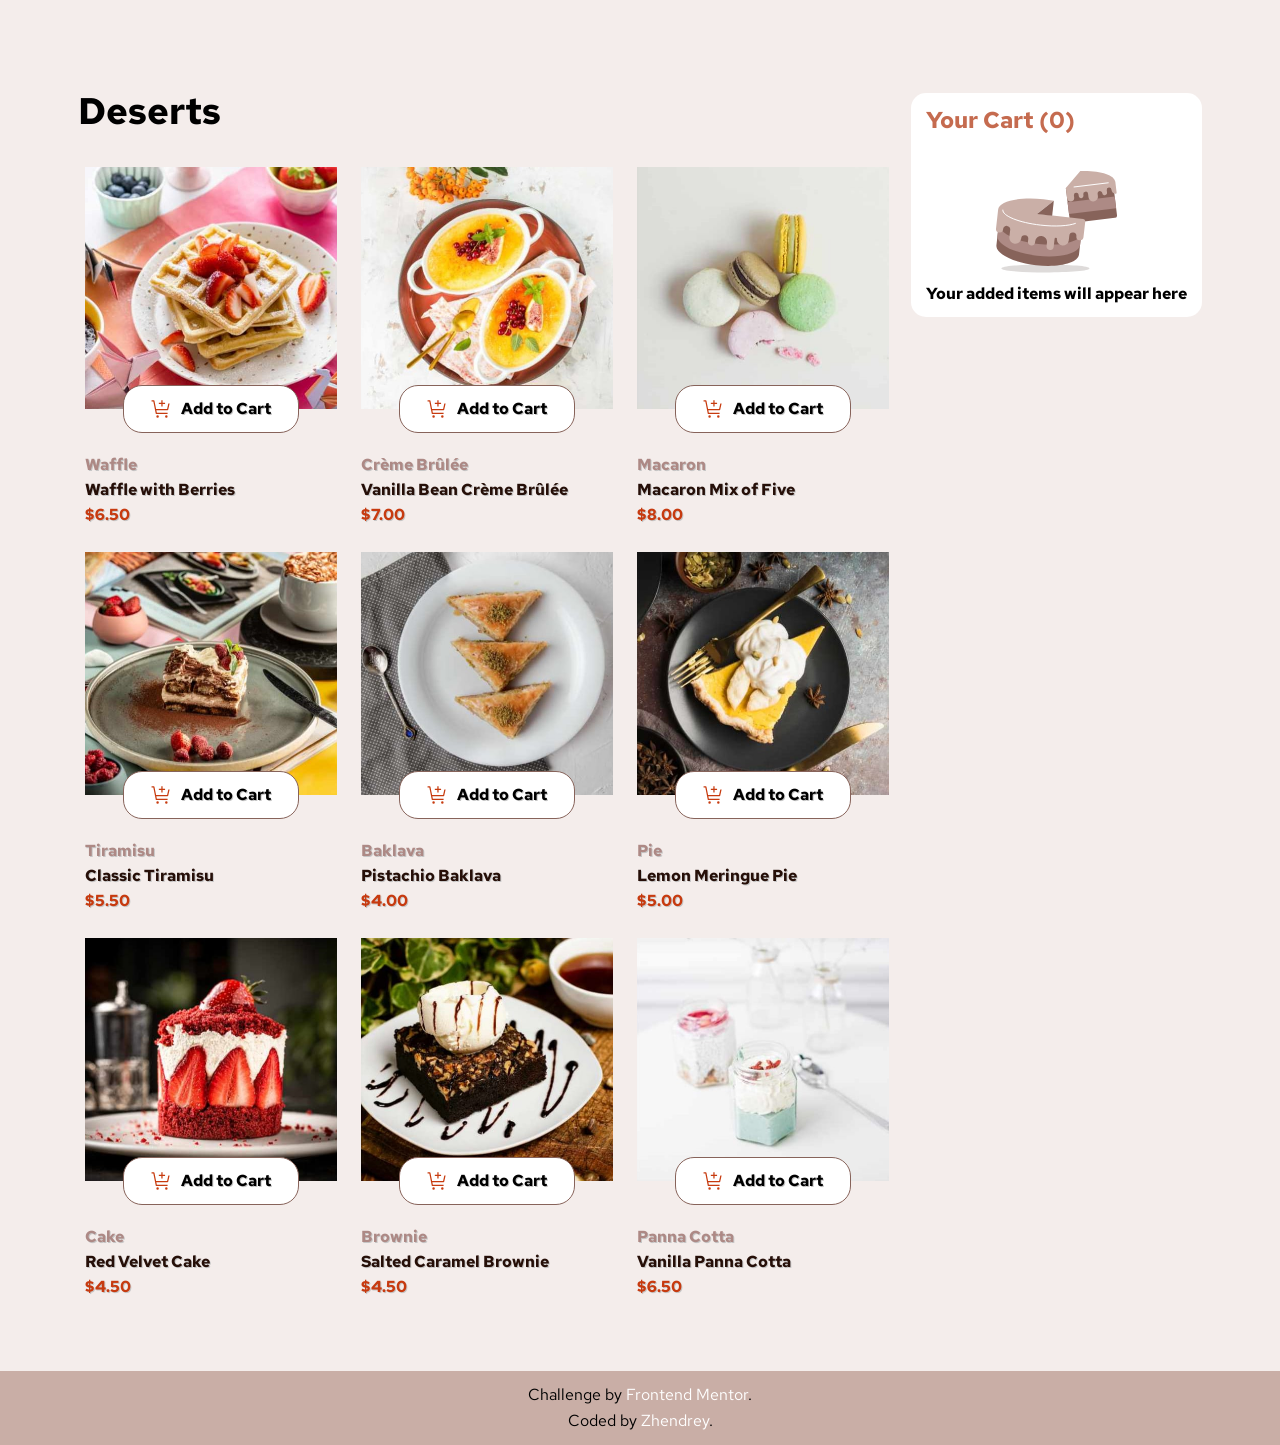
==== commit 0e11ec00: "Update index.html" ====
--- a/index.html
+++ b/index.html
@@ -3,7 +3,7 @@
 <head>
   <meta charset="UTF-8">
   <meta name="viewport" content="width=device-width, initial-scale=1.0"> <!-- displays site properly based on user's device -->
-  <link rel="icon" type="image/png" sizes="32x32" href="./assets/images/favicon-32x32.png">
+  <link rel="icon" type="image/png" sizes="32x32" href=". assets/images/favicon-32x32.png">
   <link rel="stylesheet" href="css/style.css">
   <title>Frontend Mentor | Product list with cart</title>
 </head>
@@ -12,7 +12,7 @@
         <div class="loading active">
      <div class="loading__container">
         <div class="loading__shape">
-          <img src="/assets//images/Combined Shape.svg" alt="">
+          <img src=" assets//images/Combined Shape.svg" alt="">
         </div>
         <p class="loading__title">Loading<span>...</span></p>
      </div>
@@ -23,11 +23,11 @@
               <section class="deserts__options options">
                 <article class="options__option option">
                   <div class="option__image">
-                    <img src="/assets/images/image-waffle-desktop.jpg" alt="">
-                  </div>
-                  <a  class="option__add-to-cart add-to-cart">
-                    <div class="add-to-cart__icon">
-                      <img src="/assets/images/icon-add-to-cart.svg" alt="Add to cart">
+                    <img src=" assets/images/image-waffle-desktop.jpg" alt="">
+                  </div>
+                  <a  class="option__add-to-cart add-to-cart">
+                    <div class="add-to-cart__icon">
+                      <img src=" assets/images/icon-add-to-cart.svg" alt="Add to cart">
                     </div>
                     <p class="add-to-cart__text">Add to Cart</p>
                       <div class="add-to-cart__change">
@@ -42,144 +42,144 @@
                 </article>
                 <article class="options__option option">
                   <div class="option__image">
-                    <img src="/assets/images/image-waffle-desktop.jpg" alt="">
-                  </div>
-                  <a  class="option__add-to-cart add-to-cart">
-                    <div class="add-to-cart__icon">
-                      <img src="/assets/images/icon-add-to-cart.svg" alt="Add to cart">
-                    </div>
-                    <p class="add-to-cart__text">Add to Cart</p>
-                    <div class="add-to-cart__change">
-                      <span class="add-to-cart__minus">-</span>
-                      <span class="add-to-cart__quantity"></span>
-                      <span class="add-to-cart__plus">+</span>
-                    </div>
-                  </a>
-                  <p class="option__kind">Waffle</p>
-                  <p class="option__title">Waffle with Berries</p>
-                  <p class="option__price">$8.50</p>
-                </article>
-                <article class="options__option option">
-                  <div class="option__image">
-                    <img src="/assets/images/image-waffle-desktop.jpg" alt="">
-                  </div>
-                  <a  class="option__add-to-cart add-to-cart">
-                    <div class="add-to-cart__icon">
-                      <img src="/assets/images/icon-add-to-cart.svg" alt="Add to cart">
-                    </div>
-                    <p class="add-to-cart__text">Add to Cart</p>
-                    <div class="add-to-cart__change">
-                      <span class="add-to-cart__minus">-</span>
-                      <span class="add-to-cart__quantity"></span>
-                      <span class="add-to-cart__plus">+</span>
-                    </div>
-                  </a>
-                  <p class="option__kind">Waffle</p>
-                  <p class="option__title">Waffle with Berries</p>
-                  <p class="option__price">$8.50</p>
-                </article>
-                <article class="options__option option">
-                  <div class="option__image">
-                    <img src="/assets/images/image-waffle-desktop.jpg" alt="">
-                  </div>
-                  <a  class="option__add-to-cart add-to-cart">
-                    <div class="add-to-cart__icon">
-                      <img src="/assets/images/icon-add-to-cart.svg" alt="Add to cart">
-                    </div>
-                    <p class="add-to-cart__text">Add to Cart</p>
-                    <div class="add-to-cart__change">
-                      <span class="add-to-cart__minus">-</span>
-                      <span class="add-to-cart__quantity"></span>
-                      <span class="add-to-cart__plus">+</span>
-                    </div>
-                  </a>
-                  <p class="option__kind">Waffle</p>
-                  <p class="option__title">Waffle with Berries</p>
-                  <p class="option__price">$8.50</p>
-                </article>
-                <article class="options__option option">
-                  <div class="option__image">
-                    <img src="/assets/images/image-waffle-desktop.jpg" alt="">
-                  </div>
-                  <a  class="option__add-to-cart add-to-cart">
-                    <div class="add-to-cart__icon">
-                      <img src="/assets/images/icon-add-to-cart.svg" alt="Add to cart">
-                    </div>
-                    <p class="add-to-cart__text">Add to Cart</p>
-                    <div class="add-to-cart__change">
-                      <span class="add-to-cart__minus">-</span>
-                      <span class="add-to-cart__quantity"></span>
-                      <span class="add-to-cart__plus">+</span>
-                    </div>
-                  </a>
-                  <p class="option__kind">Waffle</p>
-                  <p class="option__title">Waffle with Berries</p>
-                  <p class="option__price">$8.50</p>
-                </article>
-                <article class="options__option option">
-                  <div class="option__image">
-                    <img src="/assets/images/image-waffle-desktop.jpg" alt="">
-                  </div>
-                  <a  class="option__add-to-cart add-to-cart">
-                    <div class="add-to-cart__icon">
-                      <img src="/assets/images/icon-add-to-cart.svg" alt="Add to cart">
-                    </div>
-                    <p class="add-to-cart__text">Add to Cart</p>
-                    <div class="add-to-cart__change">
-                      <span class="add-to-cart__minus">-</span>
-                      <span class="add-to-cart__quantity"></span>
-                      <span class="add-to-cart__plus">+</span>
-                    </div>
-                  </a>
-                  <p class="option__kind">Waffle</p>
-                  <p class="option__title">Waffle with Berries</p>
-                  <p class="option__price">$8.50</p>
-                </article>
-                <article class="options__option option">
-                  <div class="option__image">
-                    <img src="/assets/images/image-waffle-desktop.jpg" alt="">
-                  </div>
-                  <a  class="option__add-to-cart add-to-cart">
-                    <div class="add-to-cart__icon">
-                      <img src="/assets/images/icon-add-to-cart.svg" alt="Add to cart">
-                    </div>
-                    <p class="add-to-cart__text">Add to Cart</p>
-                    <div class="add-to-cart__change">
-                      <span class="add-to-cart__minus">-</span>
-                      <span class="add-to-cart__quantity"></span>
-                      <span class="add-to-cart__plus">+</span>
-                    </div>
-                  </a>
-                  <p class="option__kind">Waffle</p>
-                  <p class="option__title">Waffle with Berries</p>
-                  <p class="option__price">$8.50</p>
-                </article>
-                <article class="options__option option">
-                  <div class="option__image">
-                    <img src="/assets/images/image-waffle-desktop.jpg" alt="">
-                  </div>
-                  <a  class="option__add-to-cart add-to-cart">
-                    <div class="add-to-cart__icon">
-                      <img src="/assets/images/icon-add-to-cart.svg" alt="Add to cart">
-                    </div>
-                    <p class="add-to-cart__text">Add to Cart</p>
-                    <div class="add-to-cart__change">
-                      <span class="add-to-cart__minus">-</span>
-                      <span class="add-to-cart__quantity"></span>
-                      <span class="add-to-cart__plus">+</span>
-                    </div>
-                  </a>
-                  <p class="option__kind">Waffle</p>
-                  <p class="option__title">Waffle with Berries</p>
-                  <p class="option__price">$8.50</p>
-                </article>
-                <article class="options__option option">
-                  <div class="option__image">
-                    <img src="/assets/images/image-waffle-desktop.jpg" alt="">
+                    <img src=" assets/images/image-waffle-desktop.jpg" alt="">
+                  </div>
+                  <a  class="option__add-to-cart add-to-cart">
+                    <div class="add-to-cart__icon">
+                      <img src=" assets/images/icon-add-to-cart.svg" alt="Add to cart">
+                    </div>
+                    <p class="add-to-cart__text">Add to Cart</p>
+                    <div class="add-to-cart__change">
+                      <span class="add-to-cart__minus">-</span>
+                      <span class="add-to-cart__quantity"></span>
+                      <span class="add-to-cart__plus">+</span>
+                    </div>
+                  </a>
+                  <p class="option__kind">Waffle</p>
+                  <p class="option__title">Waffle with Berries</p>
+                  <p class="option__price">$8.50</p>
+                </article>
+                <article class="options__option option">
+                  <div class="option__image">
+                    <img src=" assets/images/image-waffle-desktop.jpg" alt="">
+                  </div>
+                  <a  class="option__add-to-cart add-to-cart">
+                    <div class="add-to-cart__icon">
+                      <img src=" assets/images/icon-add-to-cart.svg" alt="Add to cart">
+                    </div>
+                    <p class="add-to-cart__text">Add to Cart</p>
+                    <div class="add-to-cart__change">
+                      <span class="add-to-cart__minus">-</span>
+                      <span class="add-to-cart__quantity"></span>
+                      <span class="add-to-cart__plus">+</span>
+                    </div>
+                  </a>
+                  <p class="option__kind">Waffle</p>
+                  <p class="option__title">Waffle with Berries</p>
+                  <p class="option__price">$8.50</p>
+                </article>
+                <article class="options__option option">
+                  <div class="option__image">
+                    <img src=" assets/images/image-waffle-desktop.jpg" alt="">
+                  </div>
+                  <a  class="option__add-to-cart add-to-cart">
+                    <div class="add-to-cart__icon">
+                      <img src=" assets/images/icon-add-to-cart.svg" alt="Add to cart">
+                    </div>
+                    <p class="add-to-cart__text">Add to Cart</p>
+                    <div class="add-to-cart__change">
+                      <span class="add-to-cart__minus">-</span>
+                      <span class="add-to-cart__quantity"></span>
+                      <span class="add-to-cart__plus">+</span>
+                    </div>
+                  </a>
+                  <p class="option__kind">Waffle</p>
+                  <p class="option__title">Waffle with Berries</p>
+                  <p class="option__price">$8.50</p>
+                </article>
+                <article class="options__option option">
+                  <div class="option__image">
+                    <img src=" assets/images/image-waffle-desktop.jpg" alt="">
+                  </div>
+                  <a  class="option__add-to-cart add-to-cart">
+                    <div class="add-to-cart__icon">
+                      <img src=" assets/images/icon-add-to-cart.svg" alt="Add to cart">
+                    </div>
+                    <p class="add-to-cart__text">Add to Cart</p>
+                    <div class="add-to-cart__change">
+                      <span class="add-to-cart__minus">-</span>
+                      <span class="add-to-cart__quantity"></span>
+                      <span class="add-to-cart__plus">+</span>
+                    </div>
+                  </a>
+                  <p class="option__kind">Waffle</p>
+                  <p class="option__title">Waffle with Berries</p>
+                  <p class="option__price">$8.50</p>
+                </article>
+                <article class="options__option option">
+                  <div class="option__image">
+                    <img src=" assets/images/image-waffle-desktop.jpg" alt="">
+                  </div>
+                  <a  class="option__add-to-cart add-to-cart">
+                    <div class="add-to-cart__icon">
+                      <img src=" assets/images/icon-add-to-cart.svg" alt="Add to cart">
+                    </div>
+                    <p class="add-to-cart__text">Add to Cart</p>
+                    <div class="add-to-cart__change">
+                      <span class="add-to-cart__minus">-</span>
+                      <span class="add-to-cart__quantity"></span>
+                      <span class="add-to-cart__plus">+</span>
+                    </div>
+                  </a>
+                  <p class="option__kind">Waffle</p>
+                  <p class="option__title">Waffle with Berries</p>
+                  <p class="option__price">$8.50</p>
+                </article>
+                <article class="options__option option">
+                  <div class="option__image">
+                    <img src=" assets/images/image-waffle-desktop.jpg" alt="">
+                  </div>
+                  <a  class="option__add-to-cart add-to-cart">
+                    <div class="add-to-cart__icon">
+                      <img src=" assets/images/icon-add-to-cart.svg" alt="Add to cart">
+                    </div>
+                    <p class="add-to-cart__text">Add to Cart</p>
+                    <div class="add-to-cart__change">
+                      <span class="add-to-cart__minus">-</span>
+                      <span class="add-to-cart__quantity"></span>
+                      <span class="add-to-cart__plus">+</span>
+                    </div>
+                  </a>
+                  <p class="option__kind">Waffle</p>
+                  <p class="option__title">Waffle with Berries</p>
+                  <p class="option__price">$8.50</p>
+                </article>
+                <article class="options__option option">
+                  <div class="option__image">
+                    <img src=" assets/images/image-waffle-desktop.jpg" alt="">
+                  </div>
+                  <a  class="option__add-to-cart add-to-cart">
+                    <div class="add-to-cart__icon">
+                      <img src=" assets/images/icon-add-to-cart.svg" alt="Add to cart">
+                    </div>
+                    <p class="add-to-cart__text">Add to Cart</p>
+                    <div class="add-to-cart__change">
+                      <span class="add-to-cart__minus">-</span>
+                      <span class="add-to-cart__quantity"></span>
+                      <span class="add-to-cart__plus">+</span>
+                    </div>
+                  </a>
+                  <p class="option__kind">Waffle</p>
+                  <p class="option__title">Waffle with Berries</p>
+                  <p class="option__price">$8.50</p>
+                </article>
+                <article class="options__option option">
+                  <div class="option__image">
+                    <img src=" assets/images/image-waffle-desktop.jpg" alt="">
                   </div>
                   <a class="option__add-to-cart add-to-cart">
                     <div class="add-to-cart__icon">
-                      <img src="/assets/images/icon-add-to-cart.svg" alt="Add to cart">
+                      <img src=" assets/images/icon-add-to-cart.svg" alt="Add to cart">
                     </div>
                     <p class="add-to-cart__text">Add to Cart</p>
                     <div class="add-to-cart__change">
@@ -199,7 +199,7 @@
                 <h3 class="cart__title">Your Cart (<span>0</span>)</h3>
                 <div class="cart__empty-cart empty-cart active">
                   <div class="empty-cart__image">
-                    <img src="/assets/images/illustration-empty-cart.svg" alt="empty cart">
+                    <img src=" assets/images/illustration-empty-cart.svg" alt="empty cart">
                   </div>
                   <div class="empty-cart__text">
                     <p>Your added items will appear here</p>
@@ -220,7 +220,7 @@
                           </div>
                       </div>
                       <a href="#" class="order__remove">
-                        <img src="/assets/images/icon-remove-item.svg" alt="remove item">
+                        <img src=" assets/images/icon-remove-item.svg" alt="remove item">
                       </a>
                     </article>
                     <article class="orders__order order">
@@ -237,7 +237,7 @@
                           </div>
                       </div>
                       <a href="#" class="order__remove">
-                        <img src="/assets/images/icon-remove-item.svg" alt="remove item">
+                        <img src=" assets/images/icon-remove-item.svg" alt="remove item">
                       </a>
                     </article>
                     <article class="orders__order order">
@@ -253,7 +253,7 @@
                           </div>
                       </div>
                       <a href="#" class="order__remove">
-                        <img src="/assets/images/icon-remove-item.svg" alt="remove item">
+                        <img src=" assets/images/icon-remove-item.svg" alt="remove item">
                       </a>
                     </article> -->
                 </div>
@@ -263,7 +263,7 @@
                 </div>
                 <div class="cart__reminder reminder">
                   <div class="reminder__icon">
-                    <img src="/assets/images/icon-carbon-neutral.svg" alt="Carbon neutral">
+                    <img src=" assets/images/icon-carbon-neutral.svg" alt="Carbon neutral">
                   </div>
                   <div class="reminder__text">
                     <p>This is a <strong>carbon-neutral</strong> delivery</p>
@@ -275,7 +275,7 @@
             <dialog class="confirmed-order">
               <div class="confirmed-order__container">
                 <div class="confirmed-order__check-mark">
-                  <img src="/assets/images/icon-order-confirmed.svg" alt="a check mark">
+                  <img src=" assets/images/icon-order-confirmed.svg" alt="a check mark">
                 </div>
                 <div class="confirmed-order__body">
                       <p class="confirmed-order__title">Order Confirmed</p>
--- a/css/style.css
+++ b/css/style.css
@@ -1 +1 @@
-@import url(https://fonts.googleapis.com/css?family=Inter:regular,600,700,italic,600italic,700italic);@import url(https://fonts.googleapis.com/css?family=Red+Hat+Text:regular,600,italic,600italic,700italic);@font-face{font-family:"Red Hat Text";src:url(/assets/fonts/RedHatText-VariableFont_wght.ttf) format(ttf);src:url(/assets/fonts/RedHatText-Italic-VariableFont_wght.ttf) format(ttf);font-weight:normal;font-style:normal}*{padding:0;margin:0;border:0}*,:after,:before{-webkit-box-sizing:border-box;box-sizing:border-box}:active,:focus{outline:none}a:active,a:focus{outline:none}aside,footer,header,nav{display:block}body,html{height:100%;min-width:20rem;font-size:100%;line-height:1;-ms-text-size-adjust:100%;-moz-text-size-adjust:100%;-webkit-text-size-adjust:100%}body{font-family:"Red Hat Text";font-size:1rem}button,input,textarea{font-family:inherit}input::-ms-clear{display:none}button{cursor:pointer}button::-moz-focus-inner{padding:0;border:0}a{color:inherit}a,a:visited{text-decoration:none}a:hover{text-decoration:none}ul li{list-style:none}img{vertical-align:top}h1,h2,h3,h4,h5,h6{font-size:inherit;font-weight:inherit}.wrapper{display:-webkit-box;display:-ms-flexbox;display:flex;-webkit-box-orient:vertical;-webkit-box-direction:normal;-ms-flex-direction:column;flex-direction:column;min-height:100%;overflow:hidden}[class*=container]{margin:0 auto;padding:0 0.9375rem}.fullscreen__container{padding:0 0 0 0.9375rem}.header__container{max-width:100%;padding:0 0 0 0.9375rem}@-webkit-keyframes appear{0%{opacity:0;display:none}to{opacity:1;display:block}}@keyframes appear{0%{opacity:0;display:none}to{opacity:1;display:block}}@-webkit-keyframes vahish{0%{opacity:1;display:block}to{opacity:0;display:none}}@keyframes vahish{0%{opacity:1;display:block}to{opacity:0;display:none}}.spoilers__container{display:-webkit-box;display:-ms-flexbox;display:flex;-webkit-box-orient:vertical;-webkit-box-direction:normal;-ms-flex-direction:column;flex-direction:column;gap:1.5625rem}.item-spoiler{display:-webkit-inline-box;display:-ms-inline-flexbox;display:inline-flex;-webkit-box-orient:vertical;-webkit-box-direction:normal;-ms-flex-direction:column;flex-direction:column;position:relative;max-width:-webkit-fit-content;max-width:-moz-fit-content;max-width:fit-content;padding-left:25px}.item-spoiler>:nth-child(2n){background-color:gainsboro}.item-spoiler__invisible-content,.item-spoiler__visible{border:1px solid #000000}.item-spoiler__button{padding:5px;background-color:grey;display:inline-block;cursor:pointer}.item-spoiler__button:hover{text-decoration:underline;color:#FFFFFF}.item-spoiler__invisible-content,.item-spoiler__title{display:inline-block;padding:3px}.item-spoiler__invisible-content{opacity:0;-webkit-transform:translateY(0%);transform:translateY(0%);-webkit-transition:all 0.3s ease 0s;transition:all 0.3s ease 0s}.item-spoiler__invisible-content.active{opacity:1;-webkit-transform:translateY(-25%);transform:translateY(-25%)}.container__reset{padding:0;margin:none}.not-active{display:none}body{background-color:#f4edeb}.container{display:-webkit-box;display:-ms-flexbox;display:flex;-ms-flex-wrap:wrap;flex-wrap:wrap;-webkit-box-pack:center;-ms-flex-pack:center;justify-content:center;-ms-flex-item-align:center;-ms-grid-row-align:center;align-self:center;padding:5.8125rem 0.9375rem 4.3125rem;gap:15px;max-width:76.875rem}.wrapper{display:-webkit-box;display:-ms-flexbox;display:flex;-webkit-box-orient:vertical;-webkit-box-direction:normal;-ms-flex-direction:column;flex-direction:column;min-height:100%;overflow:hidden;position:relative}.loading{position:absolute;left:0;top:0;width:100%;height:100%;background-color:#FFFFFF;z-index:5;-webkit-animation:fade-out 1s ease-in 0s forwards;animation:fade-out 1s ease-in 0s forwards}.loading__container{height:100vh;display:-webkit-box;display:-ms-flexbox;display:flex;-webkit-box-pack:center;-ms-flex-pack:center;justify-content:center;-webkit-box-align:center;-ms-flex-align:center;align-items:center;-webkit-box-orient:vertical;-webkit-box-direction:normal;-ms-flex-direction:column;flex-direction:column;gap:15px}.loading.active{display:block;opacity:1;visibility:visible}.loading__shape{width:90px;-ms-flex-preferred-size:90px;flex-basis:90px;border-radius:25px;-webkit-animation:rotateCube 7s ease infinite forwards;animation:rotateCube 7s ease infinite forwards}.loading__shape img{width:100%;height:100%}.loading__title{font-size:1.5rem;text-align:center;line-height:1.3}.loading__title__span{font-style:italic;text-decoration:underline}@-webkit-keyframes rotateCube{0%{-webkit-transform:rotate(0deg);transform:rotate(0deg)}to{-webkit-transform:rotate(360deg);transform:rotate(360deg)}}@keyframes rotateCube{0%{-webkit-transform:rotate(0deg);transform:rotate(0deg)}to{-webkit-transform:rotate(360deg);transform:rotate(360deg)}}.deserts__title{font-size:2.3rem;margin:0 0 0.81521739em 0;font-weight:700}.deserts__options{display:-ms-grid;display:grid;-ms-grid-columns:minmax(16.625rem,1fr) 10px minmax(16.625rem,1fr) 10px minmax(16.625rem,1fr);grid-template-columns:repeat(3,minmax(16.625rem,1fr));-webkit-column-gap:10px;-moz-column-gap:10px;column-gap:10px;row-gap:15px}@media (600px < width < 900px){.deserts__options{-ms-grid-columns:(minmax(16.625rem,1fr))[2];grid-template-columns:repeat(2,minmax(16.625rem,1fr))}}@media (width < 600px){.deserts__options{grid-template-columns:repeat(auto-fit,minmax(16.625rem,1fr))}}.options__option{padding:0.4375rem;font-weight:700}.option{display:-webkit-box;display:-ms-flexbox;display:flex;-webkit-box-orient:vertical;-webkit-box-direction:normal;-ms-flex-direction:column;flex-direction:column;-webkit-box-align:start;-ms-flex-align:start;align-items:flex-start;font-weight:700}bor .option.active{border:2px solid #C56B4F;border-radius:5px}.option p:hover{text-decoration:underline}.option:not(.option__image){text-shadow:1px 1px 0px #c6c6c6}.option__image{-ms-flex-item-align:stretch;-ms-grid-row-align:stretch;align-self:stretch;position:relative;padding-top:96.3%}.option__image img{position:absolute;left:0;top:0;width:100%;height:100%;-o-object-fit:cover;object-fit:cover}.option__add-to-cart{-ms-flex-item-align:center;-ms-grid-row-align:center;align-self:center;cursor:pointer;border-radius:19px;padding:0.8125rem 1.6875rem;border:1px solid #87635a;-webkit-transform:translate(0,-50%);transform:translate(0,-50%);background-color:#FFFFFF;gap:9px;-webkit-transition:all 0.5s ease 0s;transition:all 0.5s ease 0s}.option__add-to-cart:hover{-webkit-transform:translate(0,-50%) scale(1.05);transform:translate(0,-50%) scale(1.05)}.option__add-to-cart .add-to-cart__change{display:none}.option__add-to-cart.active{background-color:#C56B4F}.option__add-to-cart.active .add-to-cart__icon,.option__add-to-cart.active .add-to-cart__text{display:none}.option__add-to-cart.active .add-to-cart__change{display:-webkit-box;display:-ms-flexbox;display:flex;-webkit-box-pack:justify;-ms-flex-pack:justify;justify-content:space-between;width:139px;transition-behavior:allow-discrete;color:#FFFFFF;font-weight:400;text-shadow:none}.option__add-to-cart.active .add-to-cart__change .add-to-cart__minus,.option__add-to-cart.active .add-to-cart__change .add-to-cart__plus{display:-webkit-box;display:-ms-flexbox;display:flex;-webkit-box-pack:center;-ms-flex-pack:center;justify-content:center;-webkit-box-align:center;-ms-flex-align:center;align-items:center;width:18px;height:18px;border:1px solid #ffffff;border-radius:50%;-webkit-transition:all 0.3s ease 0s;transition:all 0.3s ease 0s}.option__add-to-cart.active .add-to-cart__change .add-to-cart__minus:hover,.option__add-to-cart.active .add-to-cart__change .add-to-cart__plus:hover{background-color:#FFFFFF;color:#C56B4F}.option__kind{color:#ad8985;margin:0 0 0.5625rem 0}.option__title{color:#260f08;margin:0 0 0.5625rem 0}.option__price{color:hsl(14,86%,42%)}.add-to-cart{display:-webkit-box;display:-ms-flexbox;display:flex;-webkit-box-pack:justify;-ms-flex-pack:justify;justify-content:space-between;-webkit-box-align:center;-ms-flex-align:center;align-items:center;position:relative;z-index:2}.add-to-cart__minus:hover,.add-to-cart__plus:hover{-webkit-transform:scale(1.2);transform:scale(1.2)}.cart{position:relative;-ms-flex-item-align:start;align-self:flex-start;font-weight:700;background-color:#FFFFFF;border-radius:15px}.cart__container{display:-webkit-box;display:-ms-flexbox;display:flex;-webkit-box-orient:vertical;-webkit-box-direction:normal;-ms-flex-direction:column;flex-direction:column;padding:0.9375rem}.cart h3:hover,.cart p:hover,.cart__confirm-order:hover{text-decoration:underline}.cart__confirm-order:hover{cursor:pointer}.cart__empty-cart{-webkit-box-align:center;-ms-flex-align:center;align-items:center}.cart .info__quantity,.cart__title{color:#C56B4F}.cart__title{font-size:1.45rem;margin:0 0 1.6563rem 0}.cart__orders{-webkit-box-orient:vertical;-webkit-box-direction:normal;-ms-flex-direction:column;flex-direction:column;gap:20px;margin:0 0 1.8125rem 0}.cart__orders.active{display:-webkit-box;display:-ms-flexbox;display:flex}.cart__total{-webkit-box-pack:justify;-ms-flex-pack:justify;justify-content:space-between;-webkit-box-align:center;-ms-flex-align:center;align-items:center;margin:0 0 2.125rem 0}.cart__total.active{display:-webkit-box;display:-ms-flexbox;display:flex}.cart__reminder{background-color:#FBF7F4;border-radius:4px;gap:9px;padding:18px 52px;margin:0 0 17px 0;-webkit-box-align:center;-ms-flex-align:center;align-items:center}.cart__reminder.active{display:-webkit-box;display:-ms-flexbox;display:flex}.cart__confirm-order{display:none}.cart__confirm-order.active.confirm-order-btn{display:-webkit-box;display:-ms-flexbox;display:flex;-webkit-box-pack:center;-ms-flex-pack:center;justify-content:center;-webkit-box-align:center;-ms-flex-align:center;align-items:center;background-color:#C56B4F;color:#FFFFFF;border-radius:50px;padding:1rem 0;width:100%;-webkit-transition:all 0.5s ease 0s;transition:all 0.5s ease 0s}.confirm-order-btn:not(.cart__confirm-order){display:-webkit-box;display:-ms-flexbox;display:flex;-webkit-box-pack:center;-ms-flex-pack:center;justify-content:center;-webkit-box-align:center;-ms-flex-align:center;align-items:center;background-color:#C56B4F;color:#FFFFFF;border-radius:50px;padding:1rem 0;width:100%;-webkit-transition:all 0.5s ease 0s;transition:all 0.5s ease 0s}.confirm-order-btn:not(.cart__confirm-order):hover{-webkit-transform:scale(1.05);transform:scale(1.05);text-decoration:underline}.empty-cart{display:none;-webkit-box-orient:vertical;-webkit-box-direction:normal;-ms-flex-direction:column;flex-direction:column}.empty-cart.active{display:-webkit-box;display:-ms-flexbox;display:flex}.orders{display:none}.orders.active{display:-webkit-box;display:-ms-flexbox;display:flex}.orders__order{-webkit-box-pack:justify;-ms-flex-pack:justify;justify-content:space-between;-webkit-box-align:center;-ms-flex-align:center;align-items:center}.order{position:relative;display:-webkit-box;display:-ms-flexbox;display:flex;padding:0 0 18px 0}.order__title{font-size:0.725rem;color:#726A67}.order__description{display:-webkit-box;display:-ms-flexbox;display:flex;-webkit-box-orient:vertical;-webkit-box-direction:normal;-ms-flex-direction:column;flex-direction:column;-webkit-box-align:start;-ms-flex-align:start;align-items:flex-start;gap:13px}.order__info{-webkit-box-pack:justify;-ms-flex-pack:justify;justify-content:space-between;-webkit-box-align:center;-ms-flex-align:center;align-items:center;row-gap:15px}.order__remove{border:1px solid #ad8985;border-radius:50%;width:1.125rem;height:1.125rem;display:-webkit-box;display:-ms-flexbox;display:flex;-webkit-box-pack:center;-ms-flex-pack:center;justify-content:center;-webkit-box-align:center;-ms-flex-align:center;align-items:center;-webkit-transition:all 0.5s ease 0s;transition:all 0.5s ease 0s}.order__remove:hover{-webkit-transform:scale(1.15);transform:scale(1.15);background-color:#ad8985;stroke:#FFFFFF}.order:after{content:"";position:absolute;left:0;bottom:0;width:100%;height:1px;background-color:#f4edeb}.info{display:-webkit-box;display:-ms-flexbox;display:flex}.info__quantity{font-size:0.8438rem;margin:0 0.9375rem 0 0}.info__prices{color:#B2A8A6}.info__price,.info__single-price{display:inline-block}.info__single-price{font-size:0.75rem;margin:0 0.4167em 0 0}.info__price{font-size:0.7rem}.total{display:none}.total.active{display:-webkit-box;display:-ms-flexbox;display:flex}.total__title{font-size:0.7625rem}.total__price{font-size:1.35rem}.reminder{display:none}.reminder.active{display:-webkit-box;display:-ms-flexbox;display:flex}.reminder__text{font-size:0.825rem}@-webkit-keyframes fade-in{0%{opacity:0;visibility:hidden}to{opacity:1;visibility:visible}}@keyframes fade-in{0%{opacity:0;visibility:hidden}to{opacity:1;visibility:visible}}@-webkit-keyframes fade-out{0%{opacity:1;visibility:visible}to{opacity:0;visibility:hidden}}@keyframes fade-out{0%{opacity:1;visibility:visible}to{opacity:0;visibility:hidden}}.confirmed-order{border-radius:25px;position:relative;z-index:5;left:50%;top:50%;-webkit-transform:translate(-50%,-50%);transform:translate(-50%,-50%);background-color:white;width:500px;display:none;opacity:0;-webkit-animation:fade-out 1s ease 0.3s forwards;animation:fade-out 1s ease 0.3s forwards}.confirmed-order p:hover{text-decoration:underline}.confirmed-order::-ms-backdrop{background-color:rgba(0,0,0,0.3411764706)}.confirmed-order::backdrop{background-color:rgba(0,0,0,0.3411764706)}.confirmed-order.active{display:block;-webkit-animation:fade-in 1s ease 0.1s forwards;animation:fade-in 1s ease 0.1s forwards}.confirmed-order__container{display:-webkit-box;display:-ms-flexbox;display:flex;-webkit-box-orient:vertical;-webkit-box-direction:normal;-ms-flex-direction:column;flex-direction:column;padding:1.8rem}.confirmed-order__check-mark{margin:0 0 1.3rem 0;width:50px;height:50px}.confirmed-order__check-mark img{width:100%;height:100%}.confirmed-order__body{margin:0 0 1.3rem 0}.confirmed-order__title{font-size:2.25rem;margin:0 0 0.325em 0;font-weight:700}.confirmed-order__orders{background-color:#fcf9f7;padding:1.25rem;margin:0 0 1.3rem 0}.confirmed-order__start-new-order{cursor:pointer}.orders-confirmed{max-height:400px;overflow:auto}.orders-confirmed__item{display:-webkit-box;display:-ms-flexbox;display:flex;-webkit-box-pack:justify;-ms-flex-pack:justify;justify-content:space-between;-webkit-box-align:center;-ms-flex-align:center;align-items:center;margin:0 0 1.3rem 0;padding:0 0 1.3rem 0}.orders-confirmed__total-block{display:-webkit-box;display:-ms-flexbox;display:flex;-webkit-box-pack:justify;-ms-flex-pack:justify;justify-content:space-between;-webkit-box-align:center;-ms-flex-align:center;align-items:center}.orders-confirmed__total-price{font-size:1.25rem;font-weight:700}.orders-item{position:relative;container:orders-item/inline-size}.orders-item:after{content:"";position:absolute;left:0;bottom:0;width:100%;height:1px;background-color:#f4edeb}.orders-item__information{display:-webkit-box;display:-ms-flexbox;display:flex;gap:20px;-webkit-box-align:center;-ms-flex-align:center;align-items:center}@media (max-width:23.125em){.orders-item{-webkit-box-orient:vertical;-webkit-box-direction:normal;-ms-flex-direction:column;flex-direction:column;-webkit-box-align:center;-ms-flex-align:center;align-items:center}}@container orders-item (max-width: 320px){.orders-item .orders-item__information{-webkit-box-orient:vertical;-webkit-box-direction:normal;-ms-flex-direction:column;flex-direction:column;-webkit-box-align:center;-ms-flex-align:center;align-items:center}.orders-item .orders-item__description{text-align:center;line-height:1.23;margin:0 0 1.3rem 0}}@container orders-item (min-width: 320px){.orders-item .orders-item__image{-ms-flex-preferred-size:55px;flex-basis:55px}}.orders-item__image{min-height:55px}.orders-item__image img{width:100%;height:100%}.orders-item__title{font-weight:700}.orders-item__quantity,.orders-item__single-price{display:inline-block;font-size:0.8125rem}.orders-item__quantity{color:#C56B4F;margin:0 0.384em 0 0}.orders-item__total{font-size:1rem}
+@import url(/css/reset.css);@-webkit-keyframes appear{0%{opacity:0;display:none}to{opacity:1;display:block}}@keyframes appear{0%{opacity:0;display:none}to{opacity:1;display:block}}@-webkit-keyframes vahish{0%{opacity:1;display:block}to{opacity:0;display:none}}@keyframes vahish{0%{opacity:1;display:block}to{opacity:0;display:none}}.spoilers__container{display:-webkit-box;display:-ms-flexbox;display:flex;-webkit-box-orient:vertical;-webkit-box-direction:normal;-ms-flex-direction:column;flex-direction:column;gap:1.5625rem}.item-spoiler{display:-webkit-inline-box;display:-ms-inline-flexbox;display:inline-flex;-webkit-box-orient:vertical;-webkit-box-direction:normal;-ms-flex-direction:column;flex-direction:column;position:relative;max-width:-webkit-fit-content;max-width:-moz-fit-content;max-width:fit-content;padding-left:25px}.item-spoiler>:nth-child(2n){background-color:gainsboro}.item-spoiler__invisible-content,.item-spoiler__visible{border:1px solid #000000}.item-spoiler__button{padding:5px;background-color:grey;display:inline-block;cursor:pointer}.item-spoiler__button:hover{text-decoration:underline;color:#FFFFFF}.item-spoiler__invisible-content,.item-spoiler__title{display:inline-block;padding:3px}.item-spoiler__invisible-content{opacity:0;-webkit-transform:translateY(0%);transform:translateY(0%);-webkit-transition:all 0.3s ease 0s;transition:all 0.3s ease 0s}.item-spoiler__invisible-content.active{opacity:1;-webkit-transform:translateY(-25%);transform:translateY(-25%)}.container__reset{padding:0;margin:none}.not-active{display:none}body{background-color:#f4edeb}.container{display:-webkit-box;display:-ms-flexbox;display:flex;-ms-flex-wrap:wrap;flex-wrap:wrap;-webkit-box-pack:center;-ms-flex-pack:center;justify-content:center;-ms-flex-item-align:center;-ms-grid-row-align:center;align-self:center;padding:5.8125rem 0.9375rem 4.3125rem;gap:15px;max-width:76.875rem}.wrapper{display:-webkit-box;display:-ms-flexbox;display:flex;-webkit-box-orient:vertical;-webkit-box-direction:normal;-ms-flex-direction:column;flex-direction:column;min-height:100%;overflow:hidden;position:relative}.page{-webkit-box-flex:1;-ms-flex:1 1 auto;flex:1 1 auto}.loading{position:absolute;left:0;top:0;width:100%;height:100%;background-color:#FFFFFF;z-index:5;-webkit-animation:fade-out 1s ease-in 0s forwards;animation:fade-out 1s ease-in 0s forwards}.loading__container{height:100vh;display:-webkit-box;display:-ms-flexbox;display:flex;-webkit-box-pack:center;-ms-flex-pack:center;justify-content:center;-webkit-box-align:center;-ms-flex-align:center;align-items:center;-webkit-box-orient:vertical;-webkit-box-direction:normal;-ms-flex-direction:column;flex-direction:column;gap:15px}.loading.active{display:block;opacity:1;visibility:visible}.loading__shape{width:90px;-ms-flex-preferred-size:90px;flex-basis:90px;border-radius:25px;-webkit-animation:rotateCube 7s ease infinite forwards;animation:rotateCube 7s ease infinite forwards}.loading__shape img{width:100%;height:100%}.loading__title{font-size:1.5rem;text-align:center;line-height:1.3}.loading__title__span{font-style:italic;text-decoration:underline}@-webkit-keyframes rotateCube{0%{-webkit-transform:rotate(0deg);transform:rotate(0deg)}to{-webkit-transform:rotate(360deg);transform:rotate(360deg)}}@keyframes rotateCube{0%{-webkit-transform:rotate(0deg);transform:rotate(0deg)}to{-webkit-transform:rotate(360deg);transform:rotate(360deg)}}.deserts__title{font-size:2.3rem;margin:0 0 0.81521739em 0;font-weight:700}.deserts__options{display:-ms-grid;display:grid;-ms-grid-columns:minmax(16.625rem,1fr) 10px minmax(16.625rem,1fr) 10px minmax(16.625rem,1fr);grid-template-columns:repeat(3,minmax(16.625rem,1fr));-webkit-column-gap:10px;-moz-column-gap:10px;column-gap:10px;row-gap:15px}@media (600px < width < 900px){.deserts__options{-ms-grid-columns:(minmax(16.625rem,1fr))[2];grid-template-columns:repeat(2,minmax(16.625rem,1fr))}}@media (width < 600px){.deserts__options{grid-template-columns:repeat(auto-fit,minmax(16.625rem,1fr))}}.options__option{padding:0.4375rem;font-weight:700}.option{display:-webkit-box;display:-ms-flexbox;display:flex;-webkit-box-orient:vertical;-webkit-box-direction:normal;-ms-flex-direction:column;flex-direction:column;-webkit-box-align:start;-ms-flex-align:start;align-items:flex-start;font-weight:700}bor .option.active{border:2px solid #C56B4F;border-radius:5px}.option p:hover{text-decoration:underline}.option:not(.option__image){text-shadow:1px 1px 0px #c6c6c6}.option__image{-ms-flex-item-align:stretch;-ms-grid-row-align:stretch;align-self:stretch;position:relative;padding-top:96.3%}.option__image img{position:absolute;left:0;top:0;width:100%;height:100%;-o-object-fit:cover;object-fit:cover}.option__add-to-cart{-ms-flex-item-align:center;-ms-grid-row-align:center;align-self:center;cursor:pointer;border-radius:19px;padding:0.8125rem 1.6875rem;border:1px solid #87635a;-webkit-transform:translate(0,-50%);transform:translate(0,-50%);background-color:#FFFFFF;gap:9px;-webkit-transition:all 0.5s ease 0s;transition:all 0.5s ease 0s}.option__add-to-cart:hover{-webkit-transform:translate(0,-50%) scale(1.05);transform:translate(0,-50%) scale(1.05)}.option__add-to-cart .add-to-cart__change{display:none}.option__add-to-cart.active{background-color:#C56B4F}.option__add-to-cart.active .add-to-cart__icon,.option__add-to-cart.active .add-to-cart__text{display:none}.option__add-to-cart.active .add-to-cart__change{display:-webkit-box;display:-ms-flexbox;display:flex;-webkit-box-pack:justify;-ms-flex-pack:justify;justify-content:space-between;width:139px;transition-behavior:allow-discrete;color:#FFFFFF;font-weight:400;text-shadow:none}.option__add-to-cart.active .add-to-cart__change .add-to-cart__minus,.option__add-to-cart.active .add-to-cart__change .add-to-cart__plus{display:-webkit-box;display:-ms-flexbox;display:flex;-webkit-box-pack:center;-ms-flex-pack:center;justify-content:center;-webkit-box-align:center;-ms-flex-align:center;align-items:center;width:18px;height:18px;border:1px solid #ffffff;border-radius:50%;-webkit-transition:all 0.3s ease 0s;transition:all 0.3s ease 0s}.option__add-to-cart.active .add-to-cart__change .add-to-cart__minus:hover,.option__add-to-cart.active .add-to-cart__change .add-to-cart__plus:hover{background-color:#FFFFFF;color:#C56B4F}.option__kind{color:#ad8985;margin:0 0 0.5625rem 0}.option__title{color:#260f08;margin:0 0 0.5625rem 0}.option__price{color:hsl(14,86%,42%)}.add-to-cart{display:-webkit-box;display:-ms-flexbox;display:flex;-webkit-box-pack:justify;-ms-flex-pack:justify;justify-content:space-between;-webkit-box-align:center;-ms-flex-align:center;align-items:center;position:relative;z-index:2}.add-to-cart__minus:hover,.add-to-cart__plus:hover{-webkit-transform:scale(1.2);transform:scale(1.2)}.cart{position:relative;-ms-flex-item-align:start;align-self:flex-start;font-weight:700;background-color:#FFFFFF;border-radius:15px}.cart__container{display:-webkit-box;display:-ms-flexbox;display:flex;-webkit-box-orient:vertical;-webkit-box-direction:normal;-ms-flex-direction:column;flex-direction:column;padding:0.9375rem}.cart h3:hover,.cart p:hover,.cart__confirm-order:hover{text-decoration:underline}.cart__confirm-order:hover{cursor:pointer}.cart__empty-cart{-webkit-box-align:center;-ms-flex-align:center;align-items:center}.cart .info__quantity,.cart__title{color:#C56B4F}.cart__title{font-size:1.45rem;margin:0 0 1.6563rem 0}.cart__orders{-webkit-box-orient:vertical;-webkit-box-direction:normal;-ms-flex-direction:column;flex-direction:column;gap:20px;margin:0 0 1.8125rem 0}.cart__orders.active{display:-webkit-box;display:-ms-flexbox;display:flex}.cart__total{-webkit-box-pack:justify;-ms-flex-pack:justify;justify-content:space-between;-webkit-box-align:center;-ms-flex-align:center;align-items:center;margin:0 0 2.125rem 0}.cart__total.active{display:-webkit-box;display:-ms-flexbox;display:flex}.cart__reminder{background-color:#FBF7F4;border-radius:4px;gap:9px;padding:18px 52px;margin:0 0 17px 0;-webkit-box-align:center;-ms-flex-align:center;align-items:center}.cart__reminder.active{display:-webkit-box;display:-ms-flexbox;display:flex}.cart__confirm-order{display:none}.cart__confirm-order.active.confirm-order-btn{display:-webkit-box;display:-ms-flexbox;display:flex;-webkit-box-pack:center;-ms-flex-pack:center;justify-content:center;-webkit-box-align:center;-ms-flex-align:center;align-items:center;background-color:#C56B4F;color:#FFFFFF;border-radius:50px;padding:1rem 0;width:100%;-webkit-transition:all 0.5s ease 0s;transition:all 0.5s ease 0s}.confirm-order-btn:not(.cart__confirm-order){display:-webkit-box;display:-ms-flexbox;display:flex;-webkit-box-pack:center;-ms-flex-pack:center;justify-content:center;-webkit-box-align:center;-ms-flex-align:center;align-items:center;background-color:#C56B4F;color:#FFFFFF;border-radius:50px;padding:1rem 0;width:100%;-webkit-transition:all 0.5s ease 0s;transition:all 0.5s ease 0s}.confirm-order-btn:not(.cart__confirm-order):hover{-webkit-transform:scale(1.05);transform:scale(1.05);text-decoration:underline}.empty-cart{display:none;-webkit-box-orient:vertical;-webkit-box-direction:normal;-ms-flex-direction:column;flex-direction:column}.empty-cart.active{display:-webkit-box;display:-ms-flexbox;display:flex}.orders{display:none}.orders.active{display:-webkit-box;display:-ms-flexbox;display:flex}.orders__order{-webkit-box-pack:justify;-ms-flex-pack:justify;justify-content:space-between;-webkit-box-align:center;-ms-flex-align:center;align-items:center}.order{position:relative;display:-webkit-box;display:-ms-flexbox;display:flex;padding:0 0 18px 0}.order__title{font-size:0.725rem;color:#726A67}.order__description{display:-webkit-box;display:-ms-flexbox;display:flex;-webkit-box-orient:vertical;-webkit-box-direction:normal;-ms-flex-direction:column;flex-direction:column;-webkit-box-align:start;-ms-flex-align:start;align-items:flex-start;gap:13px}.order__info{-webkit-box-pack:justify;-ms-flex-pack:justify;justify-content:space-between;-webkit-box-align:center;-ms-flex-align:center;align-items:center;row-gap:15px}.order__remove{border:1px solid #ad8985;border-radius:50%;width:1.125rem;height:1.125rem;display:-webkit-box;display:-ms-flexbox;display:flex;-webkit-box-pack:center;-ms-flex-pack:center;justify-content:center;-webkit-box-align:center;-ms-flex-align:center;align-items:center;-webkit-transition:all 0.5s ease 0s;transition:all 0.5s ease 0s}.order__remove:hover{-webkit-transform:scale(1.15);transform:scale(1.15);background-color:#ad8985;stroke:#FFFFFF}.order:after{content:"";position:absolute;left:0;bottom:0;width:100%;height:1px;background-color:#f4edeb}.info{display:-webkit-box;display:-ms-flexbox;display:flex}.info__quantity{font-size:0.8438rem;margin:0 0.9375rem 0 0}.info__prices{color:#B2A8A6}.info__price,.info__single-price{display:inline-block}.info__single-price{font-size:0.75rem;margin:0 0.4167em 0 0}.info__price{font-size:0.7rem}.total{display:none}.total.active{display:-webkit-box;display:-ms-flexbox;display:flex}.total__title{font-size:0.7625rem}.total__price{font-size:1.35rem}.reminder{display:none}.reminder.active{display:-webkit-box;display:-ms-flexbox;display:flex}.reminder__text{font-size:0.825rem}@-webkit-keyframes fade-in{0%{opacity:0;visibility:hidden}to{opacity:1;visibility:visible}}@keyframes fade-in{0%{opacity:0;visibility:hidden}to{opacity:1;visibility:visible}}@-webkit-keyframes fade-out{0%{opacity:1;visibility:visible}to{opacity:0;visibility:hidden}}@keyframes fade-out{0%{opacity:1;visibility:visible}to{opacity:0;visibility:hidden}}.confirmed-order{border-radius:25px;position:relative;z-index:5;left:50%;top:50%;-webkit-transform:translate(-50%,-50%);transform:translate(-50%,-50%);background-color:white;width:500px;display:none;opacity:0;-webkit-animation:fade-out 1s ease 0.3s forwards;animation:fade-out 1s ease 0.3s forwards}.confirmed-order p:hover{text-decoration:underline}.confirmed-order::-ms-backdrop{background-color:rgba(0,0,0,0.3411764706)}.confirmed-order::backdrop{background-color:rgba(0,0,0,0.3411764706)}.confirmed-order.active{display:block;-webkit-animation:fade-in 1s ease 0.1s forwards;animation:fade-in 1s ease 0.1s forwards}.confirmed-order__container{display:-webkit-box;display:-ms-flexbox;display:flex;-webkit-box-orient:vertical;-webkit-box-direction:normal;-ms-flex-direction:column;flex-direction:column;padding:1.8rem}.confirmed-order__check-mark{margin:0 0 1.3rem 0;width:50px;height:50px}.confirmed-order__check-mark img{width:100%;height:100%}.confirmed-order__body{margin:0 0 1.3rem 0}.confirmed-order__title{font-size:2.25rem;margin:0 0 0.325em 0;font-weight:700}.confirmed-order__orders{background-color:#fcf9f7;padding:1.25rem;margin:0 0 1.3rem 0}.confirmed-order__start-new-order{cursor:pointer}.orders-confirmed{max-height:400px;overflow:auto}.orders-confirmed__item{display:-webkit-box;display:-ms-flexbox;display:flex;-webkit-box-pack:justify;-ms-flex-pack:justify;justify-content:space-between;-webkit-box-align:center;-ms-flex-align:center;align-items:center;margin:0 0 1.3rem 0;padding:0 0 1.3rem 0}.orders-confirmed__total-block{display:-webkit-box;display:-ms-flexbox;display:flex;-webkit-box-pack:justify;-ms-flex-pack:justify;justify-content:space-between;-webkit-box-align:center;-ms-flex-align:center;align-items:center}.orders-confirmed__total-price{font-size:1.25rem;font-weight:700}.orders-item{position:relative;container:orders-item/inline-size}.orders-item:after{content:"";position:absolute;left:0;bottom:0;width:100%;height:1px;background-color:#f4edeb}.orders-item__information{display:-webkit-box;display:-ms-flexbox;display:flex;gap:20px;-webkit-box-align:center;-ms-flex-align:center;align-items:center}@media (max-width:23.125em){.orders-item{-webkit-box-orient:vertical;-webkit-box-direction:normal;-ms-flex-direction:column;flex-direction:column;-webkit-box-align:center;-ms-flex-align:center;align-items:center}}@container orders-item (max-width: 320px){.orders-item .orders-item__information{-webkit-box-orient:vertical;-webkit-box-direction:normal;-ms-flex-direction:column;flex-direction:column;-webkit-box-align:center;-ms-flex-align:center;align-items:center}.orders-item .orders-item__description{text-align:center;line-height:1.23;margin:0 0 1.3rem 0}}@container orders-item (min-width: 320px){.orders-item .orders-item__image{-ms-flex-preferred-size:55px;flex-basis:55px}}.orders-item__image{min-height:55px}.orders-item__image img{width:100%;height:100%}.orders-item__title{font-weight:700}.orders-item__quantity,.orders-item__single-price{display:inline-block;font-size:0.8125rem}.orders-item__quantity{color:#C56B4F;margin:0 0.384em 0 0}.orders-item__total{font-size:1rem}.attribution{display:-webkit-box;display:-ms-flexbox;display:flex;-webkit-box-pack:center;-ms-flex-pack:center;justify-content:center;-webkit-box-align:center;-ms-flex-align:center;align-items:center;-webkit-box-orient:vertical;-webkit-box-direction:normal;-ms-flex-direction:column;flex-direction:column;gap:0.625rem;padding:1rem;background-color:#c9aea6}.attribution a{color:#ffffff}.attribution a:hover{text-decoration:underline}
